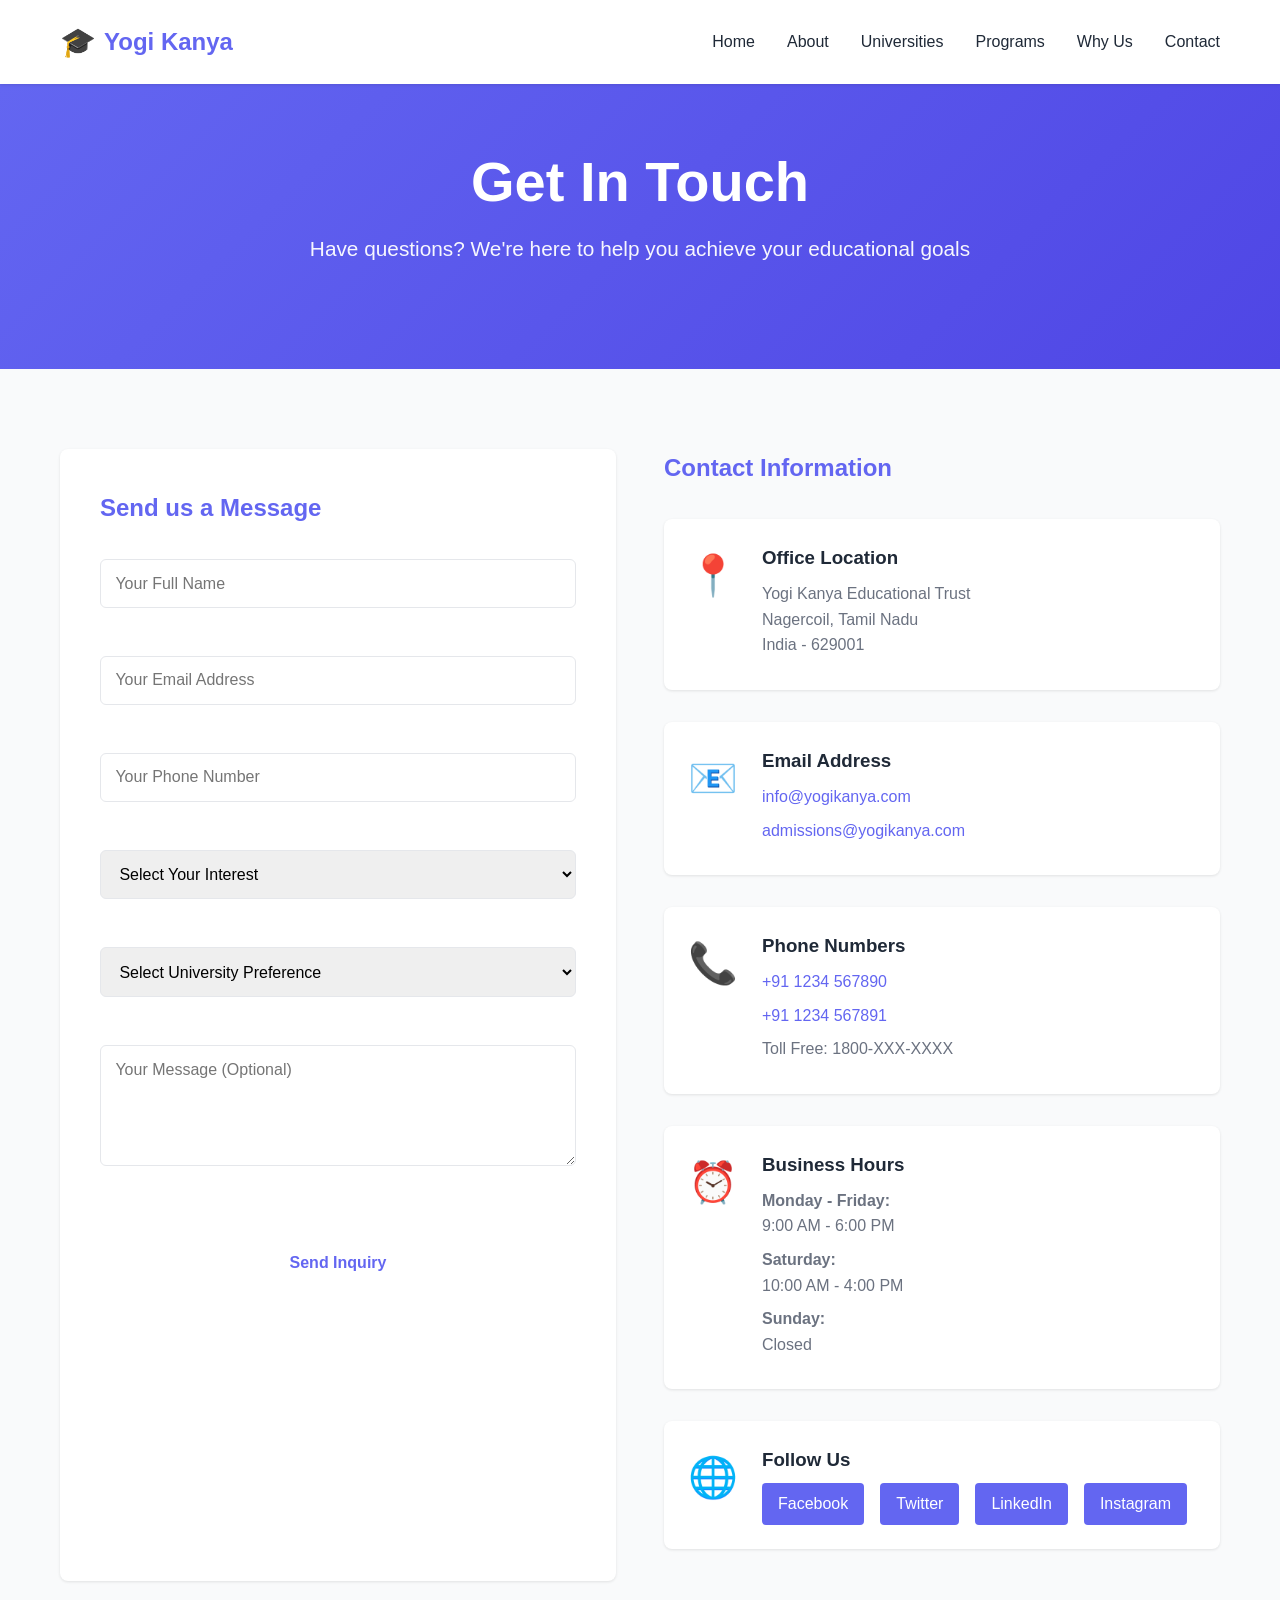
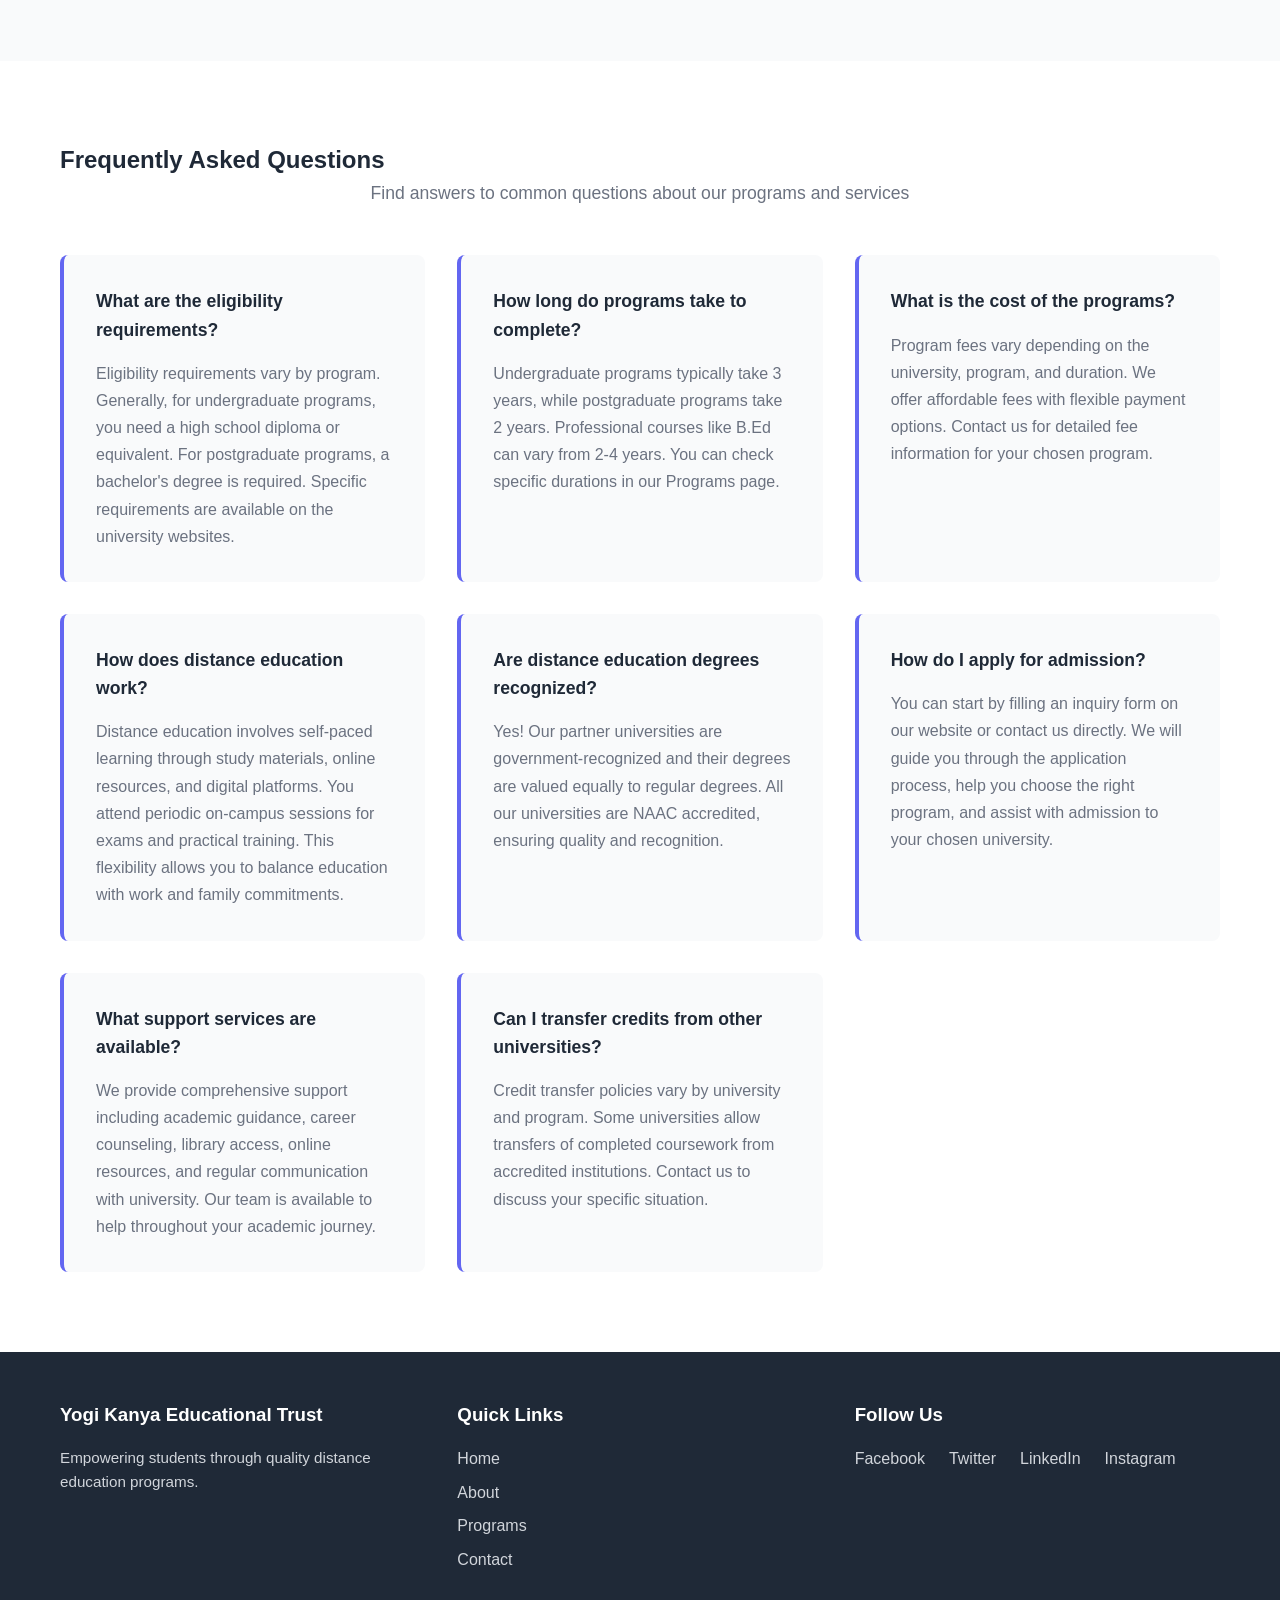
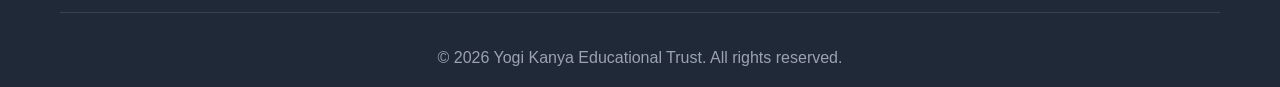
==== contact.html @ 1316a984 "Improve website with comprehensive educational pages - Redesign index.html with modern layout includ" ====
<!DOCTYPE html>
<html lang="en">
<head>
    <meta charset="UTF-8">
    <meta name="viewport" content="width=device-width, initial-scale=1.0">
    <title>Contact Us - Yogi Kanya Educational Trust</title>
    <link rel="stylesheet" href="style.css">
</head>
<body>
    <!-- Navbar -->
    <nav class="navbar">
        <div class="container">
            <div class="logo">
                <span class="logo-icon">🎓</span>
                <span>Yogi Kanya</span>
            </div>
            <ul class="nav-links">
                <li><a href="index.html">Home</a></li>
                <li><a href="about.html">About</a></li>
                <li><a href="universities.html">Universities</a></li>
                <li><a href="programs.html">Programs</a></li>
                <li><a href="index.html#why-choose">Why Us</a></li>
                <li><a href="contact.html">Contact</a></li>
            </ul>
            <div class="hamburger">
                <span></span>
                <span></span>
                <span></span>
            </div>
        </div>
    </nav>

    <!-- Hero Section -->
    <section class="hero" style="padding: 4rem 0;">
        <div class="hero-content">
            <div class="container">
                <h1>Get In Touch</h1>
                <p>Have questions? We're here to help you achieve your educational goals</p>
            </div>
        </div>
    </section>

    <!-- Contact Section -->
    <section class="contact-page">
        <div class="container">
            <div class="contact-grid">
                <div class="contact-form">
                    <h2>Send us a Message</h2>
                    <form onsubmit="handleSubmit(event)">
                        <div class="form-group">
                            <input type="text" placeholder="Your Full Name" required>
                        </div>
                        <div class="form-group">
                            <input type="email" placeholder="Your Email Address" required>
                        </div>
                        <div class="form-group">
                            <input type="tel" placeholder="Your Phone Number" required>
                        </div>
                        <div class="form-group">
                            <select required>
                                <option value="">Select Your Interest</option>
                                <option>Undergraduate Programs</option>
                                <option>Postgraduate Programs</option>
                                <option>Professional Courses</option>
                                <option>Library Science</option>
                                <option>General Inquiry</option>
                            </select>
                        </div>
                        <div class="form-group">
                            <select required>
                                <option value="">Select University Preference</option>
                                <option>Manonmaniam Sundaranar University</option>
                                <option>Tamil Nadu Open University</option>
                                <option>Alagappa University</option>
                                <option>Not sure yet</option>
                            </select>
                        </div>
                        <div class="form-group">
                            <textarea placeholder="Your Message (Optional)" rows="5"></textarea>
                        </div>
                        <button type="submit" class="btn btn-primary" style="width: 100%; margin-top: 1rem;">Send Inquiry</button>
                    </form>
                </div>

                <div class="contact-info-section">
                    <h2>Contact Information</h2>

                    <div class="info-block">
                        <div class="info-icon">📍</div>
                        <div>
                            <h3>Office Location</h3>
                            <p>Yogi Kanya Educational Trust<br>
                            Nagercoil, Tamil Nadu<br>
                            India - 629001</p>
                        </div>
                    </div>

                    <div class="info-block">
                        <div class="info-icon">📧</div>
                        <div>
                            <h3>Email Address</h3>
                            <p><a href="mailto:info@yogikanya.com">info@yogikanya.com</a></p>
                            <p><a href="mailto:admissions@yogikanya.com">admissions@yogikanya.com</a></p>
                        </div>
                    </div>

                    <div class="info-block">
                        <div class="info-icon">📞</div>
                        <div>
                            <h3>Phone Numbers</h3>
                            <p><a href="tel:+911234567890">+91 1234 567890</a></p>
                            <p><a href="tel:+911234567891">+91 1234 567891</a></p>
                            <p>Toll Free: 1800-XXX-XXXX</p>
                        </div>
                    </div>

                    <div class="info-block">
                        <div class="info-icon">⏰</div>
                        <div>
                            <h3>Business Hours</h3>
                            <p><strong>Monday - Friday:</strong><br>9:00 AM - 6:00 PM</p>
                            <p><strong>Saturday:</strong><br>10:00 AM - 4:00 PM</p>
                            <p><strong>Sunday:</strong><br>Closed</p>
                        </div>
                    </div>

                    <div class="info-block">
                        <div class="info-icon">🌐</div>
                        <div>
                            <h3>Follow Us</h3>
                            <div class="social-links-contact">
                                <a href="#">Facebook</a>
                                <a href="#">Twitter</a>
                                <a href="#">LinkedIn</a>
                                <a href="#">Instagram</a>
                            </div>
                        </div>
                    </div>
                </div>
            </div>
        </div>
    </section>

    <!-- FAQs Section -->
    <section class="faq-section">
        <div class="container">
            <h2>Frequently Asked Questions</h2>
            <p class="section-subtitle">Find answers to common questions about our programs and services</p>

            <div class="faq-grid">
                <div class="faq-item">
                    <h3>What are the eligibility requirements?</h3>
                    <p>Eligibility requirements vary by program. Generally, for undergraduate programs, you need a high school diploma or equivalent. For postgraduate programs, a bachelor's degree is required. Specific requirements are available on the university websites.</p>
                </div>

                <div class="faq-item">
                    <h3>How long do programs take to complete?</h3>
                    <p>Undergraduate programs typically take 3 years, while postgraduate programs take 2 years. Professional courses like B.Ed can vary from 2-4 years. You can check specific durations in our Programs page.</p>
                </div>

                <div class="faq-item">
                    <h3>What is the cost of the programs?</h3>
                    <p>Program fees vary depending on the university, program, and duration. We offer affordable fees with flexible payment options. Contact us for detailed fee information for your chosen program.</p>
                </div>

                <div class="faq-item">
                    <h3>How does distance education work?</h3>
                    <p>Distance education involves self-paced learning through study materials, online resources, and digital platforms. You attend periodic on-campus sessions for exams and practical training. This flexibility allows you to balance education with work and family commitments.</p>
                </div>

                <div class="faq-item">
                    <h3>Are distance education degrees recognized?</h3>
                    <p>Yes! Our partner universities are government-recognized and their degrees are valued equally to regular degrees. All our universities are NAAC accredited, ensuring quality and recognition.</p>
                </div>

                <div class="faq-item">
                    <h3>How do I apply for admission?</h3>
                    <p>You can start by filling an inquiry form on our website or contact us directly. We will guide you through the application process, help you choose the right program, and assist with admission to your chosen university.</p>
                </div>

                <div class="faq-item">
                    <h3>What support services are available?</h3>
                    <p>We provide comprehensive support including academic guidance, career counseling, library access, online resources, and regular communication with university. Our team is available to help throughout your academic journey.</p>
                </div>

                <div class="faq-item">
                    <h3>Can I transfer credits from other universities?</h3>
                    <p>Credit transfer policies vary by university and program. Some universities allow transfers of completed coursework from accredited institutions. Contact us to discuss your specific situation.</p>
                </div>
            </div>
        </div>
    </section>

    <!-- Footer -->
    <footer>
        <div class="container">
            <div class="footer-content">
                <div class="footer-section">
                    <h3>Yogi Kanya Educational Trust</h3>
                    <p>Empowering students through quality distance education programs.</p>
                </div>
                <div class="footer-section">
                    <h3>Quick Links</h3>
                    <ul>
                        <li><a href="index.html">Home</a></li>
                        <li><a href="about.html">About</a></li>
                        <li><a href="programs.html">Programs</a></li>
                        <li><a href="contact.html">Contact</a></li>
                    </ul>
                </div>
                <div class="footer-section">
                    <h3>Follow Us</h3>
                    <div class="social-links">
                        <a href="#">Facebook</a>
                        <a href="#">Twitter</a>
                        <a href="#">LinkedIn</a>
                        <a href="#">Instagram</a>
                    </div>
                </div>
            </div>
            <div class="footer-bottom">
                <p>&copy; 2026 Yogi Kanya Educational Trust. All rights reserved.</p>
            </div>
        </div>
    </footer>

    <script src="script.js"></script>
    <style>
        .contact-page {
            padding: 5rem 0;
            background-color: var(--light);
        }

        .contact-grid {
            display: grid;
            grid-template-columns: 1fr 1fr;
            gap: 3rem;
        }

        .contact-form {
            background-color: var(--white);
            padding: 2.5rem;
            border-radius: 8px;
            box-shadow: var(--shadow);
        }

        .contact-form h2 {
            color: var(--primary);
            margin-bottom: 2rem;
        }

        .form-group {
            margin-bottom: 1.5rem;
        }

        .contact-form input,
        .contact-form textarea,
        .contact-form select {
            width: 100%;
            padding: 0.9rem;
            border: 1px solid #e5e7eb;
            border-radius: 6px;
            font-family: inherit;
            font-size: 1rem;
            transition: border-color 0.3s ease;
        }

        .contact-form input:focus,
        .contact-form textarea:focus,
        .contact-form select:focus {
            outline: none;
            border-color: var(--primary);
            box-shadow: 0 0 0 3px rgba(99, 102, 241, 0.1);
        }

        .contact-form textarea {
            resize: vertical;
        }

        .contact-info-section h2 {
            color: var(--primary);
            margin-bottom: 2rem;
        }

        .info-block {
            display: flex;
            gap: 1.5rem;
            margin-bottom: 2rem;
            padding: 1.5rem;
            background-color: var(--white);
            border-radius: 8px;
            box-shadow: var(--shadow);
        }

        .info-icon {
            font-size: 2.5rem;
            flex-shrink: 0;
        }

        .info-block h3 {
            color: var(--dark);
            margin-bottom: 0.5rem;
        }

        .info-block p {
            color: var(--gray);
            margin-bottom: 0.5rem;
        }

        .info-block a {
            color: var(--primary);
            text-decoration: none;
            font-weight: 500;
        }

        .info-block a:hover {
            text-decoration: underline;
        }

        .social-links-contact {
            display: flex;
            gap: 1rem;
            flex-wrap: wrap;
        }

        .social-links-contact a {
            display: inline-block;
            padding: 0.5rem 1rem;
            background-color: var(--primary);
            color: var(--white);
            border-radius: 4px;
            text-decoration: none;
            transition: background-color 0.3s ease;
        }

        .social-links-contact a:hover {
            background-color: var(--primary-dark);
            text-decoration: none;
        }

        .faq-section {
            padding: 5rem 0;
        }

        .faq-grid {
            display: grid;
            grid-template-columns: repeat(auto-fit, minmax(300px, 1fr));
            gap: 2rem;
            margin-top: 2rem;
        }

        .faq-item {
            background-color: var(--light);
            padding: 2rem;
            border-radius: 8px;
            border-left: 4px solid var(--primary);
        }

        .faq-item h3 {
            color: var(--dark);
            margin-bottom: 1rem;
            font-size: 1.1rem;
        }

        .faq-item p {
            color: var(--gray);
            line-height: 1.7;
        }

        @media (max-width: 768px) {
            .contact-grid {
                grid-template-columns: 1fr;
            }

            .info-block {
                flex-direction: column;
            }

            .info-icon {
                font-size: 2rem;
            }

            .faq-grid {
                grid-template-columns: 1fr;
            }
        }
    </style>
</body>
</html>
---- style.css ----
* {
    margin: 0;
    padding: 0;
    box-sizing: border-box;
}

:root {
    --primary: #6366f1;
    --primary-dark: #4f46e5;
    --secondary: #10b981;
    --dark: #1f2937;
    --light: #f9fafb;
    --gray: #6b7280;
    --white: #ffffff;
    --shadow: 0 1px 3px rgba(0, 0, 0, 0.1);
    --shadow-lg: 0 10px 25px rgba(0, 0, 0, 0.1);
}

body {
    font-family: 'Segoe UI', Tahoma, Geneva, Verdana, sans-serif;
    color: var(--dark);
    line-height: 1.6;
    background-color: var(--white);
}

.container {
    max-width: 1200px;
    margin: 0 auto;
    padding: 0 20px;
}

/* Navbar */
.navbar {
    background-color: var(--white);
    color: var(--dark);
    padding: 1.2rem 0;
    position: sticky;
    top: 0;
    z-index: 100;
    box-shadow: var(--shadow);
}

.navbar .container {
    display: flex;
    justify-content: space-between;
    align-items: center;
}

.logo {
    font-size: 1.5rem;
    font-weight: bold;
    color: var(--primary);
    display: flex;
    align-items: center;
    gap: 0.5rem;
}

.logo-icon {
    font-size: 1.8rem;
}

.nav-links {
    display: flex;
    list-style: none;
    gap: 2rem;
}

.nav-links a {
    color: var(--dark);
    text-decoration: none;
    transition: color 0.3s ease;
    font-weight: 500;
}

.nav-links a:hover {
    color: var(--primary);
}

.hamburger {
    display: none;
    flex-direction: column;
    gap: 0.4rem;
}

.hamburger span {
    width: 25px;
    height: 3px;
    background-color: var(--dark);
    border-radius: 2px;
}

/* Hero Section */
.hero {
    background: linear-gradient(135deg, var(--primary), var(--primary-dark));
    color: var(--white);
    padding: 8rem 0;
    text-align: center;
}

.hero-content {
    position: relative;
}

.hero h1 {
    font-size: 3.5rem;
    margin-bottom: 1rem;
    font-weight: 800;
    line-height: 1.2;
}

.hero p {
    font-size: 1.3rem;
    margin-bottom: 2.5rem;
    opacity: 0.95;
}

.hero-buttons {
    display: flex;
    justify-content: center;
    gap: 1rem;
    flex-wrap: wrap;
}

.btn {
    padding: 1rem 2.5rem;
    border: none;
    border-radius: 8px;
    font-size: 1rem;
    font-weight: bold;
    cursor: pointer;
    transition: all 0.3s ease;
}

.btn-primary {
    background-color: var(--white);
    color: var(--primary);
}

.btn-primary:hover {
    transform: translateY(-2px);
    box-shadow: var(--shadow-lg);
}

.btn-secondary {
    background-color: transparent;
    color: var(--white);
    border: 2px solid var(--white);
}

.btn-secondary:hover {
    background-color: var(--white);
    color: var(--primary);
}

.btn-small {
    padding: 0.6rem 1.5rem;
    font-size: 0.9rem;
    background-color: var(--primary);
    color: var(--white);
    border: none;
    border-radius: 6px;
    cursor: pointer;
    transition: all 0.3s ease;
}

.btn-small:hover {
    background-color: var(--primary-dark);
    transform: translateY(-2px);
}

/* About Section */
.about {
    padding: 5rem 0;
    background-color: var(--light);
}

.about-grid {
    display: grid;
    grid-template-columns: 1fr 1fr;
    gap: 3rem;
    align-items: center;
}

.about-content h2 {
    font-size: 2.8rem;
    margin-bottom: 1.5rem;
    color: var(--dark);
}

.about-content p {
    font-size: 1.1rem;
    color: var(--gray);
    margin-bottom: 2rem;
}

.stats {
    display: grid;
    grid-template-columns: repeat(3, 1fr);
    gap: 2rem;
    margin-top: 2rem;
}

.stat {
    text-align: center;
}

.stat h3 {
    font-size: 2.5rem;
    color: var(--primary);
    font-weight: 800;
}

.stat p {
    color: var(--gray);
    margin-top: 0.5rem;
}

.about-features {
    display: grid;
    grid-template-columns: 1fr;
    gap: 1.5rem;
}

.feature-item {
    background-color: var(--white);
    padding: 1.5rem;
    border-radius: 8px;
    box-shadow: var(--shadow);
    transition: all 0.3s ease;
}

.feature-item:hover {
    transform: translateY(-5px);
    box-shadow: var(--shadow-lg);
}

.feature-icon {
    font-size: 2.5rem;
    margin-bottom: 0.5rem;
}

.feature-item h3 {
    font-size: 1.2rem;
    margin-bottom: 0.5rem;
    color: var(--dark);
}

.feature-item p {
    color: var(--gray);
    font-size: 0.95rem;
}

/* Universities Section */
.universities {
    padding: 5rem 0;
}

.universities h2,
.programs h2,
.why-choose h2,
.contact h2 {
    font-size: 2.8rem;
    text-align: center;
    margin-bottom: 1rem;
    color: var(--dark);
}

.section-subtitle {
    text-align: center;
    color: var(--gray);
    font-size: 1.1rem;
    margin-bottom: 3rem;
    max-width: 600px;
    margin-left: auto;
    margin-right: auto;
}

.universities-grid {
    display: grid;
    grid-template-columns: repeat(auto-fit, minmax(300px, 1fr));
    gap: 2rem;
}

.university-card {
    background-color: var(--white);
    border: 2px solid var(--light);
    border-radius: 8px;
    padding: 2rem;
    transition: all 0.3s ease;
}

.university-card:hover {
    border-color: var(--primary);
    box-shadow: var(--shadow-lg);
    transform: translateY(-5px);
}

.university-header {
    padding-bottom: 1.5rem;
    border-bottom: 2px solid var(--primary);
    margin-bottom: 1.5rem;
}

.university-card h3 {
    color: var(--primary);
    font-size: 1.3rem;
}

.university-card p {
    color: var(--gray);
    margin-bottom: 1.5rem;
}

.program-list {
    list-style: none;
}

.program-list li {
    color: var(--dark);
    margin-bottom: 0.8rem;
    font-weight: 500;
}

/* Programs Section */
.programs {
    padding: 5rem 0;
    background-color: var(--light);
}

.programs-grid {
    display: grid;
    grid-template-columns: repeat(auto-fit, minmax(280px, 1fr));
    gap: 2rem;
}

.program-card {
    background-color: var(--white);
    border-radius: 8px;
    padding: 2rem;
    text-align: center;
    box-shadow: var(--shadow);
    transition: all 0.3s ease;
}

.program-card:hover {
    transform: translateY(-8px);
    box-shadow: var(--shadow-lg);
}

.program-icon {
    font-size: 3rem;
    margin-bottom: 1rem;
}

.program-card h3 {
    font-size: 1.4rem;
    color: var(--dark);
    margin-bottom: 1rem;
}

.program-card p {
    color: var(--gray);
    margin-bottom: 1.5rem;
    font-size: 0.95rem;
}

.program-card ul {
    list-style: none;
    text-align: left;
    margin-bottom: 1.5rem;
}

.program-card li {
    color: var(--dark);
    margin-bottom: 0.5rem;
    font-size: 0.95rem;
}

/* Why Choose Section */
.why-choose {
    padding: 5rem 0;
}

.reasons-grid {
    display: grid;
    grid-template-columns: repeat(auto-fit, minmax(280px, 1fr));
    gap: 2rem;
}

.reason-card {
    background: linear-gradient(135deg, var(--primary), var(--primary-dark));
    color: var(--white);
    padding: 2rem;
    border-radius: 8px;
    position: relative;
    overflow: hidden;
    transition: all 0.3s ease;
}

.reason-card:hover {
    transform: translateY(-5px);
    box-shadow: var(--shadow-lg);
}

.reason-number {
    font-size: 3rem;
    font-weight: 800;
    opacity: 0.1;
    position: absolute;
    top: 10px;
    right: 10px;
}

.reason-card h3 {
    font-size: 1.3rem;
    margin-bottom: 1rem;
    position: relative;
    z-index: 1;
}

.reason-card p {
    font-size: 0.95rem;
    opacity: 0.95;
    position: relative;
    z-index: 1;
}

/* Contact Section */
.contact {
    padding: 5rem 0;
    background-color: var(--light);
}

.contact-grid {
    display: grid;
    grid-template-columns: 1fr 1fr;
    gap: 3rem;
}

.contact-form {
    background-color: var(--white);
    padding: 2rem;
    border-radius: 8px;
    box-shadow: var(--shadow);
}

.contact-form form {
    display: flex;
    flex-direction: column;
    gap: 1.5rem;
}

.contact-form input,
.contact-form textarea,
.contact-form select {
    padding: 0.8rem;
    border: 1px solid #e5e7eb;
    border-radius: 6px;
    font-family: inherit;
    font-size: 1rem;
}

.contact-form input:focus,
.contact-form textarea:focus,
.contact-form select:focus {
    outline: none;
    border-color: var(--primary);
    box-shadow: 0 0 0 3px rgba(99, 102, 241, 0.1);
}

.contact-form textarea {
    resize: vertical;
}

.contact-info {
    display: flex;
    flex-direction: column;
    gap: 2rem;
}

.info-item {
    display: flex;
    gap: 1.5rem;
}

.info-icon {
    font-size: 2rem;
}

.info-item h3 {
    font-size: 1.1rem;
    color: var(--dark);
    margin-bottom: 0.5rem;
}

.info-item p {
    color: var(--gray);
    font-size: 0.95rem;
}

/* Footer */
footer {
    background-color: var(--dark);
    color: var(--white);
    padding: 3rem 0 1rem;
}

.footer-content {
    display: grid;
    grid-template-columns: repeat(auto-fit, minmax(250px, 1fr));
    gap: 2rem;
    margin-bottom: 2rem;
}

.footer-section h3 {
    margin-bottom: 1rem;
}

.footer-section p {
    color: #d1d5db;
    font-size: 0.95rem;
}

.footer-section ul {
    list-style: none;
}

.footer-section a {
    color: #d1d5db;
    text-decoration: none;
    transition: color 0.3s ease;
    display: block;
    margin-bottom: 0.5rem;
}

.footer-section a:hover {
    color: var(--primary);
}

.social-links {
    display: flex;
    gap: 1.5rem;
}

.footer-bottom {
    text-align: center;
    padding-top: 2rem;
    border-top: 1px solid #374151;
    color: #9ca3af;
}

/* Responsive Design */
@media (max-width: 768px) {
    .nav-links {
        display: none;
    }

    .hamburger {
        display: flex;
    }

    .hero h1 {
        font-size: 2rem;
    }

    .hero p {
        font-size: 1.1rem;
    }

    .hero {
        padding: 4rem 0;
    }

    .hero-buttons {
        flex-direction: column;
    }

    .btn {
        width: 100%;
    }

    .about-grid,
    .contact-grid {
        grid-template-columns: 1fr;
    }

    .stats {
        grid-template-columns: 1fr;
    }

    .universities-grid,
    .programs-grid,
    .reasons-grid {
        grid-template-columns: 1fr;
    }

    h2 {
        font-size: 2rem !important;
    }

    .section-subtitle {
        font-size: 1rem;
    }
}
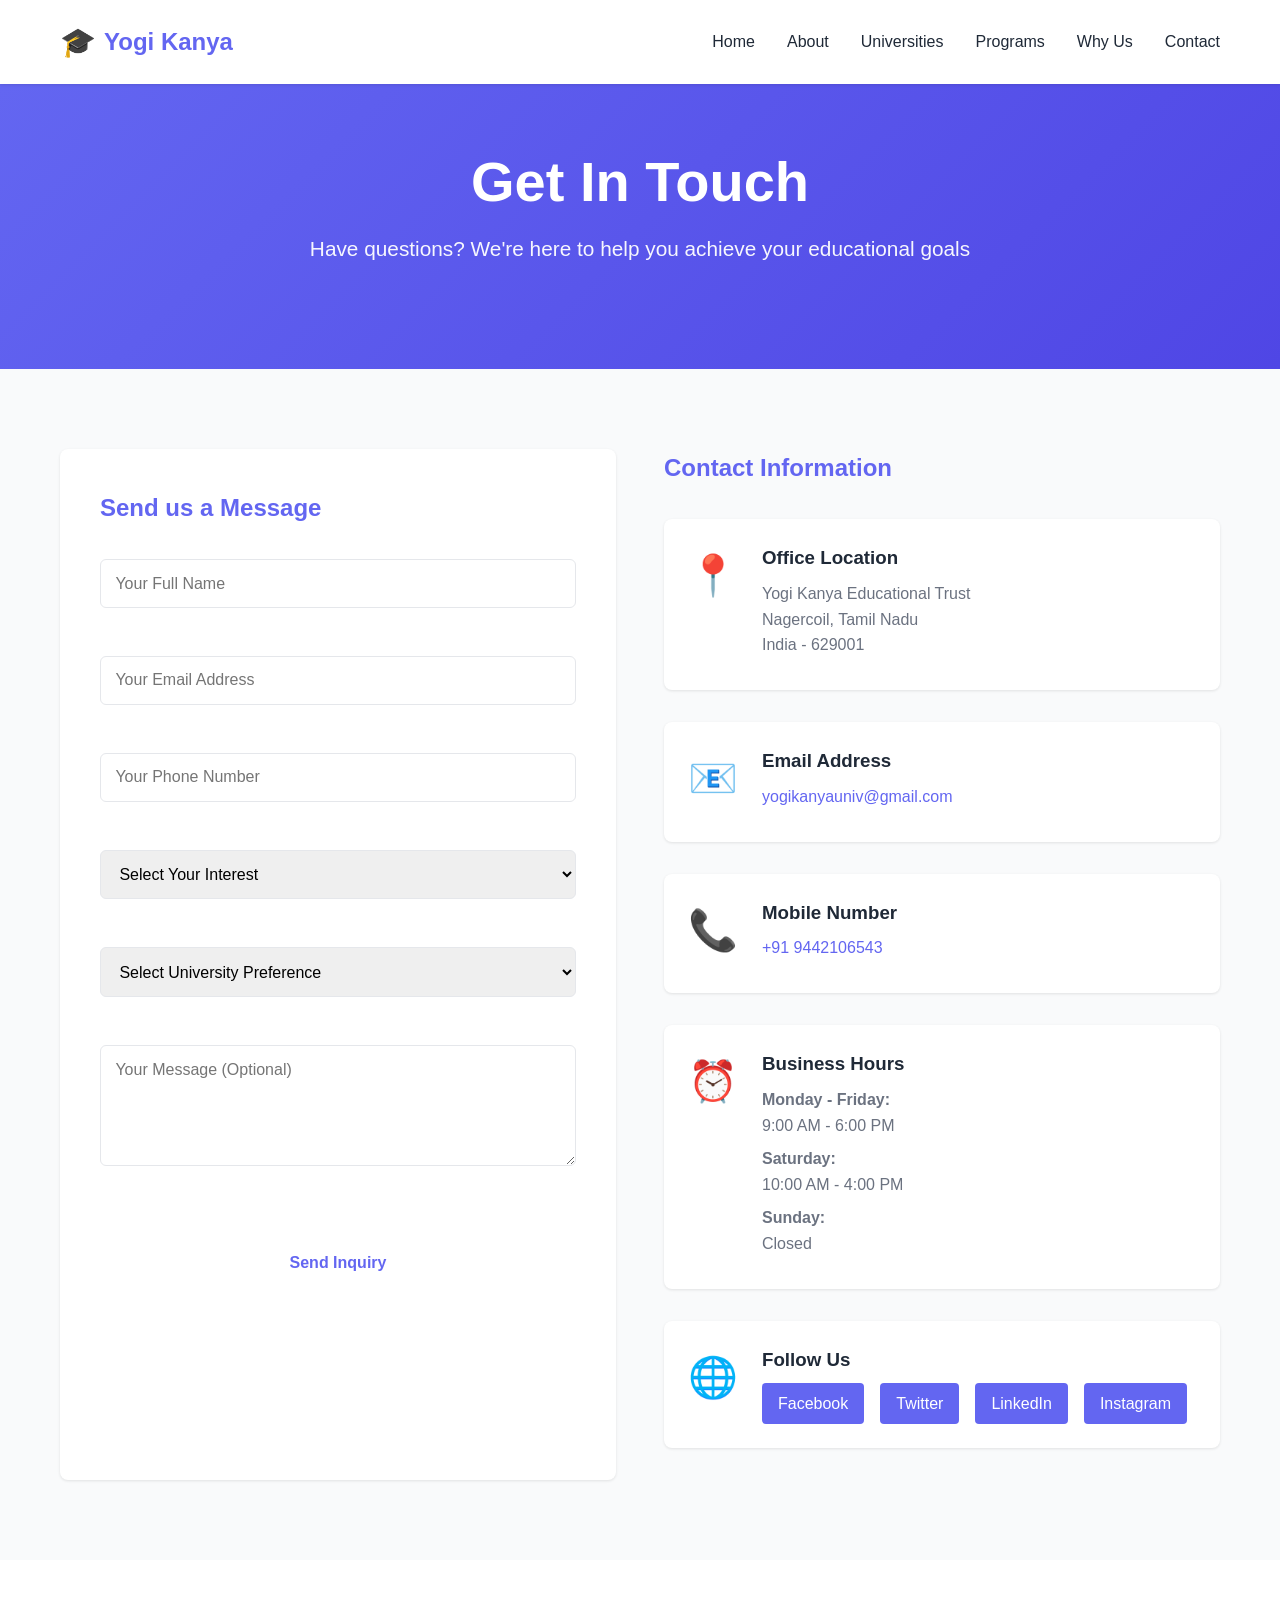
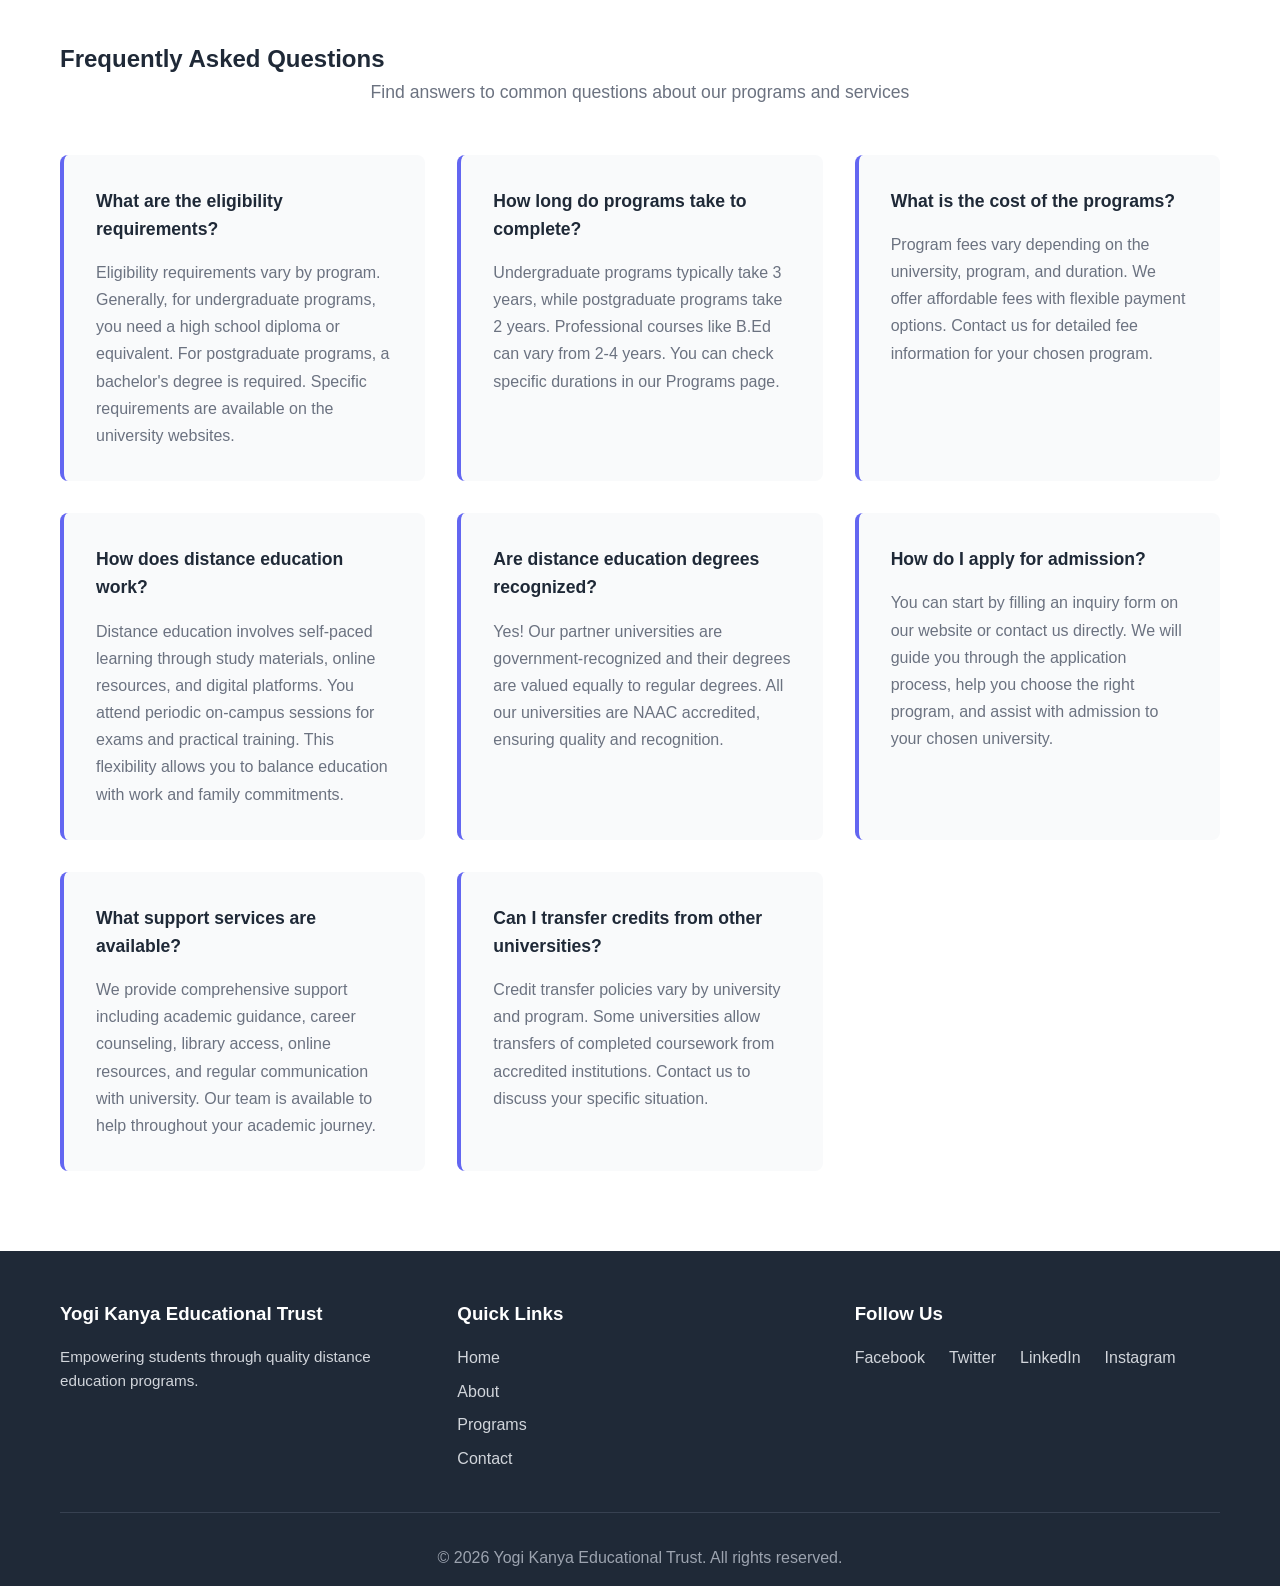
==== commit 1b8de1b6: "Update contact details with actual information - Update email to: yogikanyauniv@gmail.com - Update p" ====
--- a/contact.html
+++ b/contact.html
@@ -99,18 +99,15 @@
                         <div class="info-icon">📧</div>
                         <div>
                             <h3>Email Address</h3>
-                            <p><a href="mailto:info@yogikanya.com">info@yogikanya.com</a></p>
-                            <p><a href="mailto:admissions@yogikanya.com">admissions@yogikanya.com</a></p>
+                            <p><a href="mailto:yogikanyauniv@gmail.com">yogikanyauniv@gmail.com</a></p>
                         </div>
                     </div>
 
                     <div class="info-block">
                         <div class="info-icon">📞</div>
                         <div>
-                            <h3>Phone Numbers</h3>
-                            <p><a href="tel:+911234567890">+91 1234 567890</a></p>
-                            <p><a href="tel:+911234567891">+91 1234 567891</a></p>
-                            <p>Toll Free: 1800-XXX-XXXX</p>
+                            <h3>Mobile Number</h3>
+                            <p><a href="tel:+919442106543">+91 9442106543</a></p>
                         </div>
                     </div>
 
--- a/style.css
+++ b/style.css
@@ -549,6 +549,248 @@
     color: #9ca3af;
 }
 
+/* Quick Contact Info Bar */
+.contact-info-bar {
+    background: linear-gradient(135deg, var(--primary), var(--primary-dark));
+    color: var(--white);
+    padding: 2.5rem 0;
+}
+
+.contact-info-grid {
+    display: grid;
+    grid-template-columns: repeat(auto-fit, minmax(200px, 1fr));
+    gap: 2rem;
+}
+
+.contact-info-item {
+    display: flex;
+    align-items: center;
+    gap: 1.5rem;
+}
+
+.contact-icon {
+    font-size: 2rem;
+    flex-shrink: 0;
+}
+
+.contact-details {
+    display: flex;
+    flex-direction: column;
+}
+
+.contact-label {
+    font-size: 0.85rem;
+    font-weight: 600;
+    text-transform: uppercase;
+    opacity: 0.8;
+    margin-bottom: 0.25rem;
+}
+
+.contact-info-item a {
+    color: var(--white);
+    text-decoration: none;
+    font-weight: 600;
+    transition: opacity 0.3s ease;
+}
+
+.contact-info-item a:hover {
+    opacity: 0.8;
+    text-decoration: underline;
+}
+
+.contact-info-item span {
+    color: var(--white);
+    font-size: 0.95rem;
+    font-weight: 500;
+}
+
+.info-item a {
+    color: var(--primary);
+    text-decoration: none;
+    font-weight: 600;
+    transition: color 0.3s ease;
+}
+
+.info-item a:hover {
+    color: var(--primary-dark);
+    text-decoration: underline;
+}
+
+/* Consulting Services Section */
+.consulting {
+    padding: 5rem 0;
+    background-color: var(--light);
+}
+
+.consulting h2 {
+    font-size: 2.8rem;
+    text-align: center;
+    margin-bottom: 1rem;
+    color: var(--dark);
+}
+
+.consulting-grid {
+    display: grid;
+    grid-template-columns: repeat(auto-fit, minmax(280px, 1fr));
+    gap: 2rem;
+    margin-bottom: 3rem;
+}
+
+.consulting-card {
+    background-color: var(--white);
+    padding: 2rem;
+    border-radius: 8px;
+    box-shadow: var(--shadow);
+    transition: all 0.3s ease;
+    border-left: 4px solid var(--primary);
+}
+
+.consulting-card:hover {
+    transform: translateY(-8px);
+    box-shadow: var(--shadow-lg);
+}
+
+.consulting-icon {
+    font-size: 3rem;
+    margin-bottom: 1rem;
+}
+
+.consulting-card h3 {
+    color: var(--primary);
+    font-size: 1.3rem;
+    margin-bottom: 1rem;
+}
+
+.consulting-card p {
+    color: var(--gray);
+    margin-bottom: 1.5rem;
+    font-size: 0.95rem;
+}
+
+.consulting-card ul {
+    list-style: none;
+}
+
+.consulting-card li {
+    color: var(--dark);
+    margin-bottom: 0.5rem;
+    font-size: 0.95rem;
+    padding-left: 1.5rem;
+    position: relative;
+}
+
+.consulting-card li:before {
+    content: "✓";
+    position: absolute;
+    left: 0;
+    color: var(--secondary);
+    font-weight: bold;
+}
+
+.consulting-cta {
+    text-align: center;
+    background: linear-gradient(135deg, var(--primary), var(--primary-dark));
+    color: var(--white);
+    padding: 3rem;
+    border-radius: 8px;
+}
+
+.consulting-cta h3 {
+    font-size: 1.8rem;
+    margin-bottom: 1rem;
+}
+
+.consulting-cta p {
+    font-size: 1.05rem;
+    margin-bottom: 1.5rem;
+    opacity: 0.95;
+}
+
+/* Announcements Section */
+.announcements {
+    padding: 5rem 0;
+}
+
+.announcements h2 {
+    font-size: 2.8rem;
+    text-align: center;
+    margin-bottom: 1rem;
+    color: var(--dark);
+}
+
+.announcements-grid {
+    display: grid;
+    grid-template-columns: repeat(auto-fit, minmax(300px, 1fr));
+    gap: 2rem;
+    margin-top: 2rem;
+}
+
+.announcement-card {
+    background-color: var(--white);
+    border-radius: 8px;
+    overflow: hidden;
+    box-shadow: var(--shadow);
+    transition: all 0.3s ease;
+    display: flex;
+}
+
+.announcement-card:hover {
+    box-shadow: var(--shadow-lg);
+    transform: translateY(-5px);
+}
+
+.announcement-date {
+    background: linear-gradient(135deg, var(--primary), var(--primary-dark));
+    color: var(--white);
+    padding: 1.5rem;
+    text-align: center;
+    min-width: 100px;
+    display: flex;
+    flex-direction: column;
+    justify-content: center;
+    align-items: center;
+}
+
+.announcement-date .month {
+    font-size: 0.9rem;
+    font-weight: bold;
+    opacity: 0.8;
+}
+
+.announcement-date .day {
+    font-size: 2rem;
+    font-weight: 800;
+}
+
+.announcement-content {
+    padding: 1.5rem;
+    flex: 1;
+}
+
+.announcement-card h3 {
+    color: var(--dark);
+    font-size: 1.2rem;
+    margin-bottom: 0.5rem;
+}
+
+.announcement-content p {
+    color: var(--gray);
+    font-size: 0.95rem;
+    margin-bottom: 1rem;
+    line-height: 1.6;
+}
+
+.announcement-link {
+    color: var(--primary);
+    text-decoration: none;
+    font-weight: 600;
+    transition: color 0.3s ease;
+}
+
+.announcement-link:hover {
+    color: var(--primary-dark);
+}
+
 /* Responsive Design */
 @media (max-width: 768px) {
     .nav-links {
@@ -590,8 +832,21 @@
 
     .universities-grid,
     .programs-grid,
-    .reasons-grid {
+    .reasons-grid,
+    .consulting-grid,
+    .announcements-grid {
         grid-template-columns: 1fr;
+    }
+
+    .announcement-card {
+        flex-direction: column;
+    }
+
+    .announcement-date {
+        flex-direction: row;
+        justify-content: space-around;
+        min-width: auto;
+        padding: 1rem;
     }
 
     h2 {
@@ -601,4 +856,34 @@
     .section-subtitle {
         font-size: 1rem;
     }
-}
+
+    .consulting-cta {
+        padding: 2rem 1rem;
+    }
+
+    .nav-links {
+        gap: 1rem;
+        font-size: 0.9rem;
+    }
+
+    .contact-info-grid {
+        grid-template-columns: 1fr;
+        gap: 1.5rem;
+    }
+
+    .contact-info-item {
+        gap: 1rem;
+    }
+
+    .contact-icon {
+        font-size: 1.5rem;
+    }
+
+    .contact-label {
+        font-size: 0.75rem;
+    }
+
+    .contact-info-item span {
+        font-size: 0.9rem;
+    }
+}
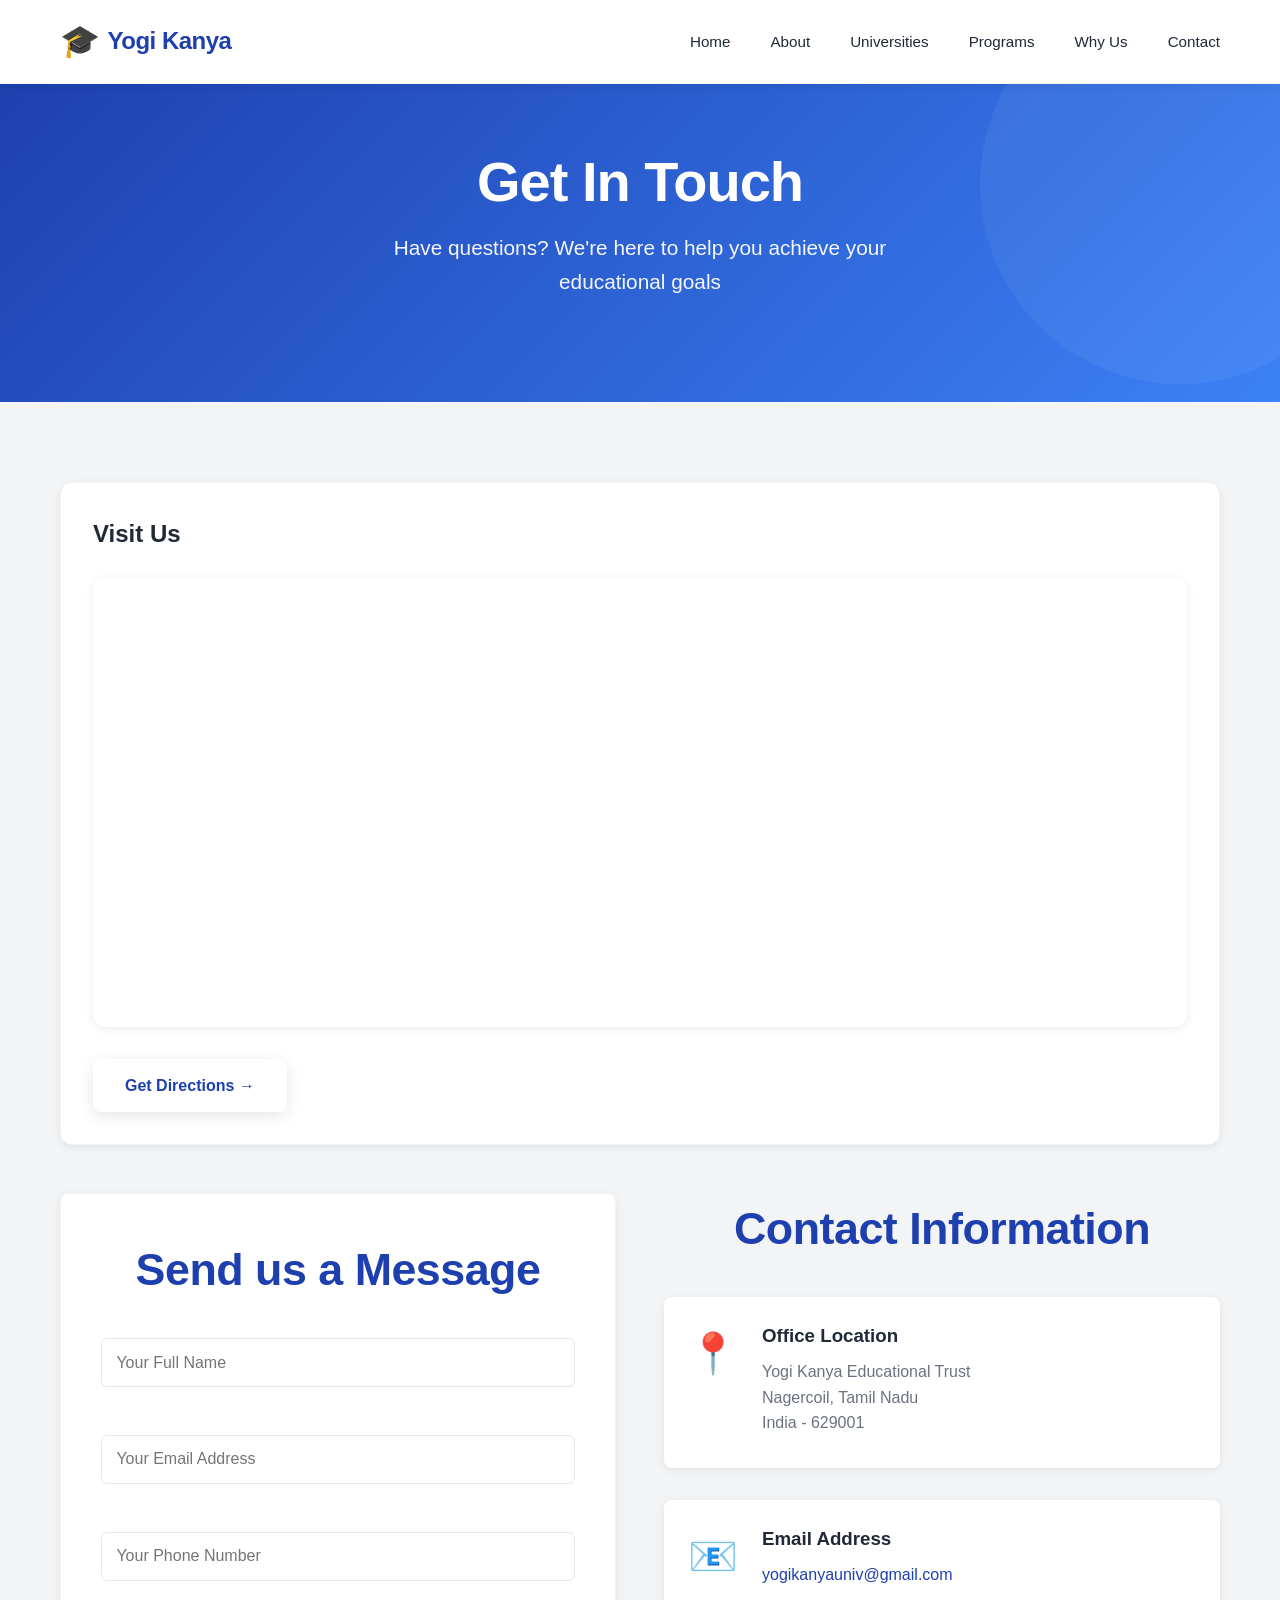
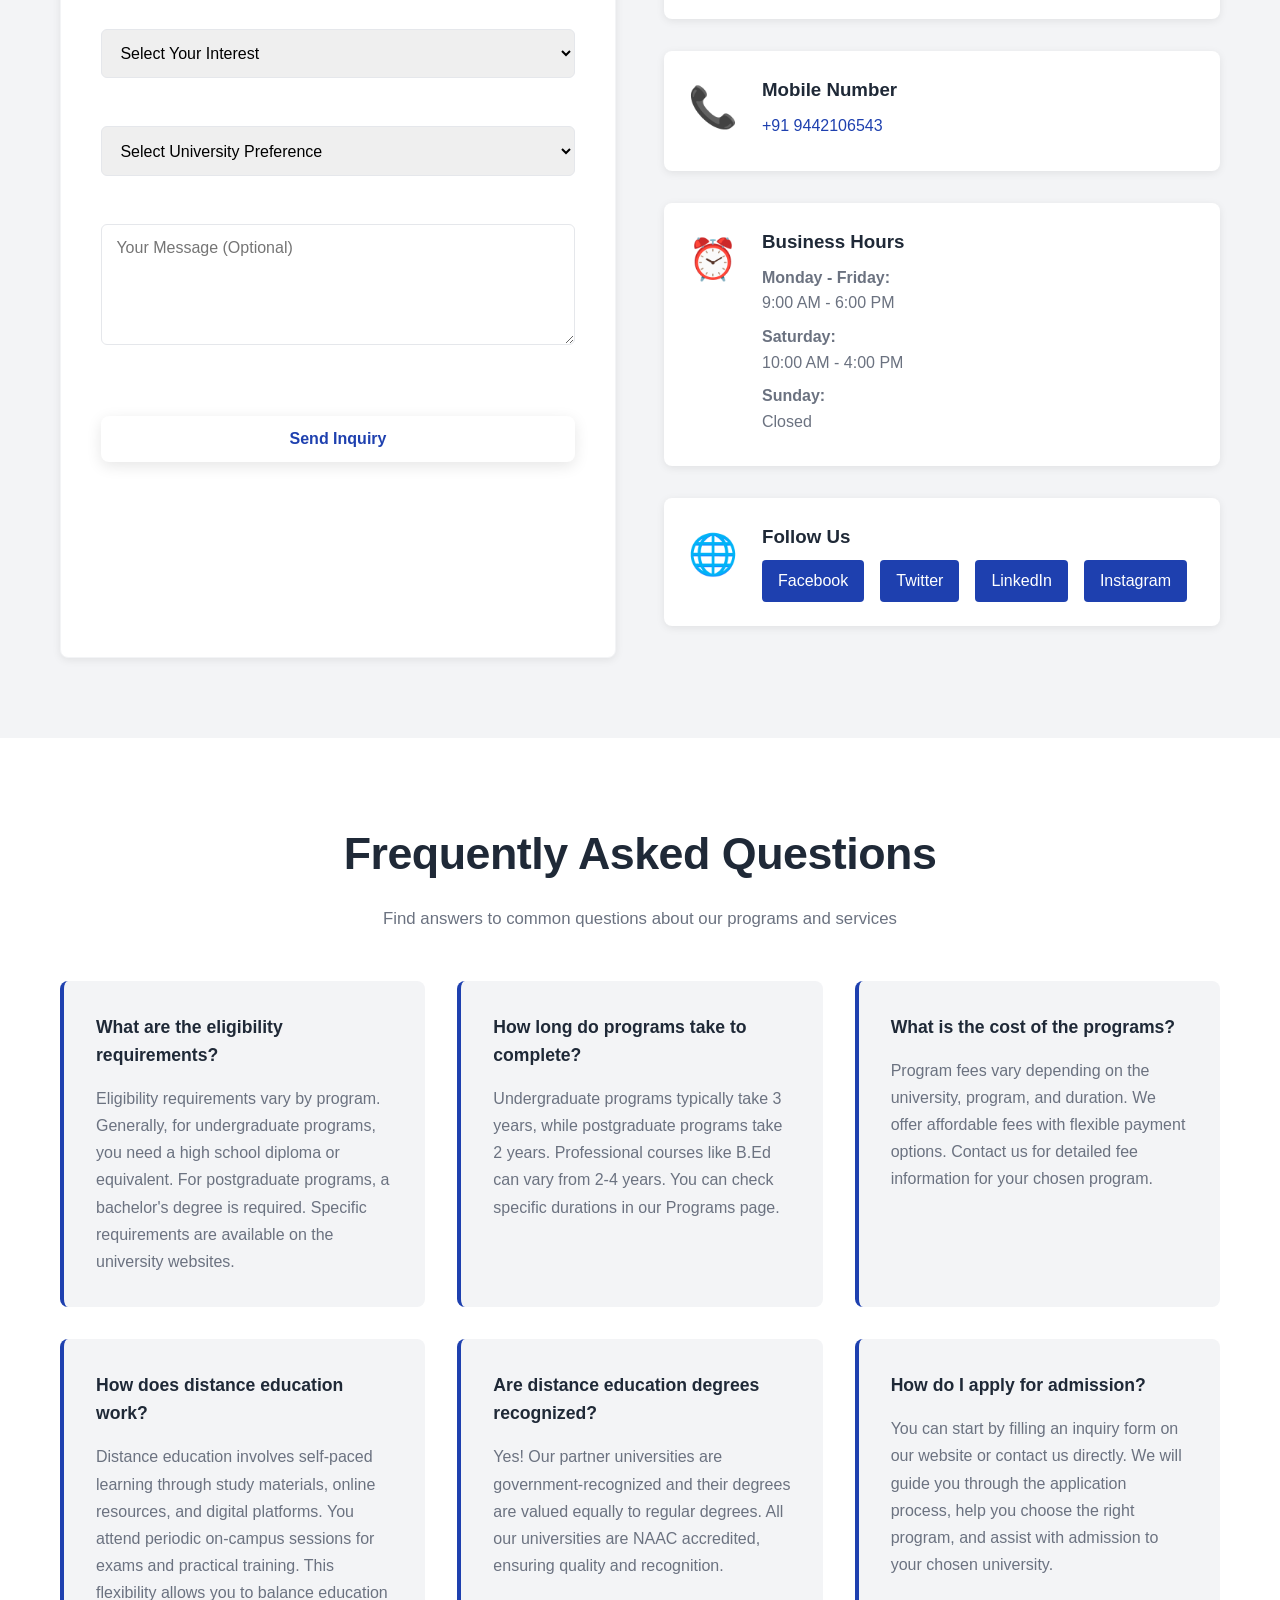
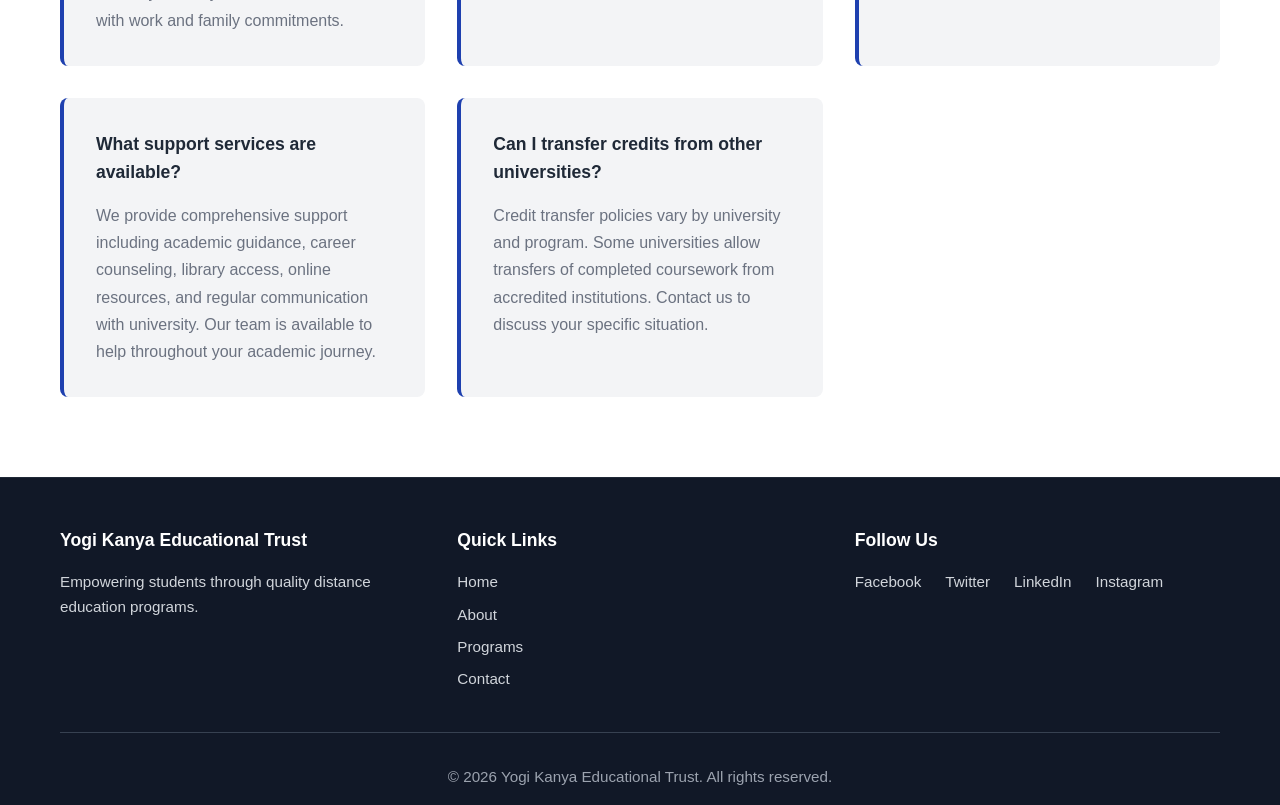
==== commit 0f65c3f9: "Add Google Maps location to contact page - Add embedded Google Map showing office location - Add 'Ge" ====
--- a/contact.html
+++ b/contact.html
@@ -43,6 +43,13 @@
     <!-- Contact Section -->
     <section class="contact-page">
         <div class="container">
+            <!-- Map Section -->
+            <div class="map-section">
+                <h3>Visit Us</h3>
+                <iframe src="https://www.google.com/maps/embed?pb=!1m18!1m12!1m3!1d3944.3088370250316!2d77.53844!3d8.19046!2m3!1f0!2f0!3f0!3m2!1i1024!2i768!4f13.1!3m3!1m2!1s0x3b04f9c3c3c3c3c3%3A0x0!2sYogi%20Kanya%20Educational%20Trust!5e0!3m2!1sen!2sin!4v1702000000000" width="100%" height="450" style="border:0; border-radius: 12px;" allowfullscreen="" loading="lazy" referrerpolicy="no-referrer-when-downgrade"></iframe>
+                <a href="https://maps.app.goo.gl/sZbMaWdYcaKsGbeJ6" target="_blank" class="btn btn-primary" style="margin-top: 1.5rem; display: inline-block;">Get Directions →</a>
+            </div>
+
             <div class="contact-grid">
                 <div class="contact-form">
                     <h2>Send us a Message</h2>
--- a/style.css
+++ b/style.css
@@ -5,22 +5,35 @@
 }
 
 :root {
-    --primary: #6366f1;
-    --primary-dark: #4f46e5;
-    --secondary: #10b981;
+    --primary: #1e40af;
+    --primary-light: #3b82f6;
+    --primary-dark: #1e3a8a;
+    --secondary: #059669;
+    --accent: #f59e0b;
     --dark: #1f2937;
-    --light: #f9fafb;
+    --dark-bg: #111827;
+    --light: #f3f4f6;
+    --lighter: #f9fafb;
     --gray: #6b7280;
+    --gray-light: #9ca3af;
     --white: #ffffff;
-    --shadow: 0 1px 3px rgba(0, 0, 0, 0.1);
-    --shadow-lg: 0 10px 25px rgba(0, 0, 0, 0.1);
+    --success: #10b981;
+    --shadow: 0 2px 8px rgba(0, 0, 0, 0.08);
+    --shadow-md: 0 4px 12px rgba(0, 0, 0, 0.1);
+    --shadow-lg: 0 10px 30px rgba(0, 0, 0, 0.12);
+    --transition: all 0.3s cubic-bezier(0.4, 0, 0.2, 1);
+}
+
+html {
+    scroll-behavior: smooth;
 }
 
 body {
-    font-family: 'Segoe UI', Tahoma, Geneva, Verdana, sans-serif;
+    font-family: -apple-system, BlinkMacSystemFont, 'Segoe UI', Roboto, 'Helvetica Neue', Arial, sans-serif;
     color: var(--dark);
     line-height: 1.6;
     background-color: var(--white);
+    font-size: 16px;
 }
 
 .container {
@@ -33,11 +46,12 @@
 .navbar {
     background-color: var(--white);
     color: var(--dark);
-    padding: 1.2rem 0;
+    padding: 1rem 0;
     position: sticky;
     top: 0;
     z-index: 100;
     box-shadow: var(--shadow);
+    border-bottom: 1px solid var(--light);
 }
 
 .navbar .container {
@@ -48,38 +62,57 @@
 
 .logo {
     font-size: 1.5rem;
-    font-weight: bold;
+    font-weight: 700;
     color: var(--primary);
     display: flex;
     align-items: center;
     gap: 0.5rem;
+    letter-spacing: -0.5px;
 }
 
 .logo-icon {
-    font-size: 1.8rem;
+    font-size: 2rem;
 }
 
 .nav-links {
     display: flex;
     list-style: none;
-    gap: 2rem;
+    gap: 2.5rem;
 }
 
 .nav-links a {
     color: var(--dark);
     text-decoration: none;
-    transition: color 0.3s ease;
+    transition: var(--transition);
     font-weight: 500;
+    font-size: 0.95rem;
+    position: relative;
 }
 
 .nav-links a:hover {
     color: var(--primary);
+}
+
+.nav-links a::after {
+    content: '';
+    position: absolute;
+    bottom: -5px;
+    left: 0;
+    width: 0;
+    height: 2px;
+    background-color: var(--primary);
+    transition: var(--transition);
+}
+
+.nav-links a:hover::after {
+    width: 100%;
 }
 
 .hamburger {
     display: none;
     flex-direction: column;
-    gap: 0.4rem;
+    gap: 0.5rem;
+    cursor: pointer;
 }
 
 .hamburger span {
@@ -87,58 +120,82 @@
     height: 3px;
     background-color: var(--dark);
     border-radius: 2px;
+    transition: var(--transition);
 }
 
 /* Hero Section */
 .hero {
-    background: linear-gradient(135deg, var(--primary), var(--primary-dark));
+    background: linear-gradient(135deg, var(--primary) 0%, var(--primary-light) 100%);
     color: var(--white);
-    padding: 8rem 0;
+    padding: 6rem 0;
     text-align: center;
+    position: relative;
+    overflow: hidden;
+}
+
+.hero::before {
+    content: '';
+    position: absolute;
+    top: 0;
+    right: 0;
+    width: 400px;
+    height: 400px;
+    background: rgba(255, 255, 255, 0.05);
+    border-radius: 50%;
+    transform: translate(100px, -100px);
 }
 
 .hero-content {
     position: relative;
+    z-index: 1;
 }
 
 .hero h1 {
-    font-size: 3.5rem;
+    font-size: clamp(2rem, 5vw, 3.5rem);
     margin-bottom: 1rem;
     font-weight: 800;
     line-height: 1.2;
+    letter-spacing: -1px;
 }
 
 .hero p {
-    font-size: 1.3rem;
+    font-size: clamp(1rem, 2vw, 1.3rem);
     margin-bottom: 2.5rem;
     opacity: 0.95;
+    max-width: 600px;
+    margin-left: auto;
+    margin-right: auto;
 }
 
 .hero-buttons {
     display: flex;
     justify-content: center;
-    gap: 1rem;
+    gap: 1.5rem;
     flex-wrap: wrap;
 }
 
+/* Buttons */
 .btn {
-    padding: 1rem 2.5rem;
+    padding: 0.875rem 2rem;
     border: none;
     border-radius: 8px;
     font-size: 1rem;
-    font-weight: bold;
+    font-weight: 600;
     cursor: pointer;
-    transition: all 0.3s ease;
+    transition: var(--transition);
+    text-decoration: none;
+    display: inline-block;
 }
 
 .btn-primary {
     background-color: var(--white);
     color: var(--primary);
+    box-shadow: 0 4px 15px rgba(0, 0, 0, 0.1);
 }
 
 .btn-primary:hover {
-    transform: translateY(-2px);
-    box-shadow: var(--shadow-lg);
+    transform: translateY(-3px);
+    box-shadow: 0 8px 25px rgba(0, 0, 0, 0.15);
 }
 
 .btn-secondary {
@@ -159,8 +216,6 @@
     color: var(--white);
     border: none;
     border-radius: 6px;
-    cursor: pointer;
-    transition: all 0.3s ease;
 }
 
 .btn-small:hover {
@@ -168,12 +223,95 @@
     transform: translateY(-2px);
 }
 
+/* Contact Info Bar */
+.contact-info-bar {
+    background: linear-gradient(135deg, var(--dark-bg) 0%, var(--dark) 100%);
+    color: var(--white);
+    padding: 2.5rem 0;
+}
+
+.contact-info-grid {
+    display: grid;
+    grid-template-columns: repeat(auto-fit, minmax(200px, 1fr));
+    gap: 2rem;
+}
+
+.contact-info-item {
+    display: flex;
+    align-items: center;
+    gap: 1.5rem;
+}
+
+.contact-icon {
+    font-size: 2.5rem;
+    flex-shrink: 0;
+}
+
+.contact-details {
+    display: flex;
+    flex-direction: column;
+}
+
+.contact-label {
+    font-size: 0.8rem;
+    font-weight: 700;
+    text-transform: uppercase;
+    letter-spacing: 0.5px;
+    opacity: 0.8;
+    margin-bottom: 0.3rem;
+}
+
+.contact-info-item a {
+    color: var(--primary-light);
+    text-decoration: none;
+    font-weight: 600;
+    transition: var(--transition);
+}
+
+.contact-info-item a:hover {
+    color: var(--accent);
+}
+
+.contact-info-item span {
+    color: var(--white);
+    font-size: 0.95rem;
+    font-weight: 500;
+}
+
+/* Sections */
+.about, .universities, .programs, .consulting, .announcements, .why-choose, .contact {
+    padding: 5rem 0;
+}
+
+.about {
+    background-color: var(--lighter);
+}
+
+.programs, .consulting {
+    background-color: var(--lighter);
+}
+
+h2 {
+    font-size: clamp(2rem, 4vw, 2.8rem);
+    text-align: center;
+    margin-bottom: 1rem;
+    color: var(--dark);
+    font-weight: 700;
+    letter-spacing: -0.5px;
+}
+
+.section-subtitle {
+    text-align: center;
+    color: var(--gray);
+    font-size: 1.05rem;
+    margin-bottom: 3rem;
+    max-width: 600px;
+    margin-left: auto;
+    margin-right: auto;
+    line-height: 1.6;
+}
+
 /* About Section */
-.about {
-    padding: 5rem 0;
-    background-color: var(--light);
-}
-
 .about-grid {
     display: grid;
     grid-template-columns: 1fr 1fr;
@@ -182,15 +320,15 @@
 }
 
 .about-content h2 {
-    font-size: 2.8rem;
+    text-align: left;
     margin-bottom: 1.5rem;
-    color: var(--dark);
 }
 
 .about-content p {
-    font-size: 1.1rem;
+    font-size: 1rem;
     color: var(--gray);
-    margin-bottom: 2rem;
+    margin-bottom: 1.5rem;
+    line-height: 1.8;
 }
 
 .stats {
@@ -202,17 +340,23 @@
 
 .stat {
     text-align: center;
+    padding: 1.5rem;
+    background-color: var(--white);
+    border-radius: 8px;
+    box-shadow: var(--shadow);
 }
 
 .stat h3 {
     font-size: 2.5rem;
     color: var(--primary);
     font-weight: 800;
+    margin-bottom: 0.5rem;
 }
 
 .stat p {
     color: var(--gray);
-    margin-top: 0.5rem;
+    font-size: 0.95rem;
+    font-weight: 500;
 }
 
 .about-features {
@@ -226,7 +370,8 @@
     padding: 1.5rem;
     border-radius: 8px;
     box-shadow: var(--shadow);
-    transition: all 0.3s ease;
+    transition: var(--transition);
+    border-left: 4px solid var(--primary);
 }
 
 .feature-item:hover {
@@ -240,41 +385,19 @@
 }
 
 .feature-item h3 {
-    font-size: 1.2rem;
+    font-size: 1.1rem;
     margin-bottom: 0.5rem;
     color: var(--dark);
+    font-weight: 600;
 }
 
 .feature-item p {
     color: var(--gray);
     font-size: 0.95rem;
+    line-height: 1.6;
 }
 
 /* Universities Section */
-.universities {
-    padding: 5rem 0;
-}
-
-.universities h2,
-.programs h2,
-.why-choose h2,
-.contact h2 {
-    font-size: 2.8rem;
-    text-align: center;
-    margin-bottom: 1rem;
-    color: var(--dark);
-}
-
-.section-subtitle {
-    text-align: center;
-    color: var(--gray);
-    font-size: 1.1rem;
-    margin-bottom: 3rem;
-    max-width: 600px;
-    margin-left: auto;
-    margin-right: auto;
-}
-
 .universities-grid {
     display: grid;
     grid-template-columns: repeat(auto-fit, minmax(300px, 1fr));
@@ -283,16 +406,17 @@
 
 .university-card {
     background-color: var(--white);
-    border: 2px solid var(--light);
-    border-radius: 8px;
+    border: 1px solid var(--light);
+    border-radius: 12px;
     padding: 2rem;
-    transition: all 0.3s ease;
+    transition: var(--transition);
+    overflow: hidden;
 }
 
 .university-card:hover {
     border-color: var(--primary);
     box-shadow: var(--shadow-lg);
-    transform: translateY(-5px);
+    transform: translateY(-8px);
 }
 
 .university-header {
@@ -304,11 +428,14 @@
 .university-card h3 {
     color: var(--primary);
     font-size: 1.3rem;
+    font-weight: 700;
 }
 
 .university-card p {
     color: var(--gray);
     margin-bottom: 1.5rem;
+    font-size: 0.95rem;
+    line-height: 1.6;
 }
 
 .program-list {
@@ -319,14 +446,19 @@
     color: var(--dark);
     margin-bottom: 0.8rem;
     font-weight: 500;
+    padding-left: 1.5rem;
+    position: relative;
+}
+
+.program-list li:before {
+    content: "✓";
+    position: absolute;
+    left: 0;
+    color: var(--success);
+    font-weight: bold;
 }
 
 /* Programs Section */
-.programs {
-    padding: 5rem 0;
-    background-color: var(--light);
-}
-
 .programs-grid {
     display: grid;
     grid-template-columns: repeat(auto-fit, minmax(280px, 1fr));
@@ -335,16 +467,18 @@
 
 .program-card {
     background-color: var(--white);
-    border-radius: 8px;
+    border-radius: 12px;
     padding: 2rem;
     text-align: center;
     box-shadow: var(--shadow);
-    transition: all 0.3s ease;
+    transition: var(--transition);
+    border: 1px solid var(--light);
 }
 
 .program-card:hover {
-    transform: translateY(-8px);
+    transform: translateY(-10px);
     box-shadow: var(--shadow-lg);
+    border-color: var(--primary);
 }
 
 .program-icon {
@@ -353,15 +487,17 @@
 }
 
 .program-card h3 {
-    font-size: 1.4rem;
+    font-size: 1.3rem;
     color: var(--dark);
     margin-bottom: 1rem;
+    font-weight: 700;
 }
 
 .program-card p {
     color: var(--gray);
     margin-bottom: 1.5rem;
     font-size: 0.95rem;
+    line-height: 1.6;
 }
 
 .program-card ul {
@@ -374,13 +510,178 @@
     color: var(--dark);
     margin-bottom: 0.5rem;
     font-size: 0.95rem;
+    padding-left: 1.5rem;
+    position: relative;
+}
+
+.program-card li:before {
+    content: "→";
+    position: absolute;
+    left: 0;
+    color: var(--primary);
+    font-weight: bold;
+}
+
+/* Consulting Services Section */
+.consulting-grid {
+    display: grid;
+    grid-template-columns: repeat(auto-fit, minmax(280px, 1fr));
+    gap: 2rem;
+    margin-bottom: 3rem;
+}
+
+.consulting-card {
+    background-color: var(--white);
+    padding: 2rem;
+    border-radius: 12px;
+    box-shadow: var(--shadow);
+    transition: var(--transition);
+    border: 1px solid var(--light);
+    border-left: 4px solid var(--primary);
+}
+
+.consulting-card:hover {
+    transform: translateY(-8px);
+    box-shadow: var(--shadow-lg);
+}
+
+.consulting-icon {
+    font-size: 3rem;
+    margin-bottom: 1rem;
+}
+
+.consulting-card h3 {
+    color: var(--primary);
+    font-size: 1.3rem;
+    margin-bottom: 1rem;
+    font-weight: 700;
+}
+
+.consulting-card p {
+    color: var(--gray);
+    margin-bottom: 1.5rem;
+    font-size: 0.95rem;
+    line-height: 1.6;
+}
+
+.consulting-card ul {
+    list-style: none;
+}
+
+.consulting-card li {
+    color: var(--dark);
+    margin-bottom: 0.5rem;
+    font-size: 0.95rem;
+    padding-left: 1.5rem;
+    position: relative;
+}
+
+.consulting-card li:before {
+    content: "✓";
+    position: absolute;
+    left: 0;
+    color: var(--success);
+    font-weight: bold;
+}
+
+.consulting-cta {
+    text-align: center;
+    background: linear-gradient(135deg, var(--primary) 0%, var(--primary-light) 100%);
+    color: var(--white);
+    padding: 3rem;
+    border-radius: 12px;
+}
+
+.consulting-cta h3 {
+    font-size: 1.8rem;
+    margin-bottom: 1rem;
+    font-weight: 700;
+}
+
+.consulting-cta p {
+    font-size: 1.05rem;
+    margin-bottom: 1.5rem;
+    opacity: 0.95;
+}
+
+/* Announcements Section */
+.announcements-grid {
+    display: grid;
+    grid-template-columns: repeat(auto-fit, minmax(300px, 1fr));
+    gap: 2rem;
+    margin-top: 2rem;
+}
+
+.announcement-card {
+    background-color: var(--white);
+    border-radius: 12px;
+    overflow: hidden;
+    box-shadow: var(--shadow);
+    transition: var(--transition);
+    display: flex;
+    border: 1px solid var(--light);
+}
+
+.announcement-card:hover {
+    box-shadow: var(--shadow-lg);
+    transform: translateY(-8px);
+}
+
+.announcement-date {
+    background: linear-gradient(135deg, var(--primary) 0%, var(--primary-light) 100%);
+    color: var(--white);
+    padding: 1.5rem;
+    text-align: center;
+    min-width: 100px;
+    display: flex;
+    flex-direction: column;
+    justify-content: center;
+    align-items: center;
+    font-weight: 700;
+}
+
+.announcement-date .month {
+    font-size: 0.9rem;
+    opacity: 0.8;
+    letter-spacing: 1px;
+}
+
+.announcement-date .day {
+    font-size: 2rem;
+    font-weight: 800;
+}
+
+.announcement-content {
+    padding: 1.5rem;
+    flex: 1;
+}
+
+.announcement-card h3 {
+    color: var(--dark);
+    font-size: 1.2rem;
+    margin-bottom: 0.5rem;
+    font-weight: 700;
+}
+
+.announcement-content p {
+    color: var(--gray);
+    font-size: 0.95rem;
+    margin-bottom: 1rem;
+    line-height: 1.6;
+}
+
+.announcement-link {
+    color: var(--primary);
+    text-decoration: none;
+    font-weight: 600;
+    transition: var(--transition);
+}
+
+.announcement-link:hover {
+    color: var(--primary-dark);
 }
 
 /* Why Choose Section */
-.why-choose {
-    padding: 5rem 0;
-}
-
 .reasons-grid {
     display: grid;
     grid-template-columns: repeat(auto-fit, minmax(280px, 1fr));
@@ -388,17 +689,18 @@
 }
 
 .reason-card {
-    background: linear-gradient(135deg, var(--primary), var(--primary-dark));
+    background: linear-gradient(135deg, var(--primary) 0%, var(--primary-light) 100%);
     color: var(--white);
     padding: 2rem;
-    border-radius: 8px;
+    border-radius: 12px;
     position: relative;
     overflow: hidden;
-    transition: all 0.3s ease;
+    transition: var(--transition);
+    box-shadow: var(--shadow);
 }
 
 .reason-card:hover {
-    transform: translateY(-5px);
+    transform: translateY(-8px);
     box-shadow: var(--shadow-lg);
 }
 
@@ -416,6 +718,7 @@
     margin-bottom: 1rem;
     position: relative;
     z-index: 1;
+    font-weight: 700;
 }
 
 .reason-card p {
@@ -423,12 +726,33 @@
     opacity: 0.95;
     position: relative;
     z-index: 1;
+    line-height: 1.6;
+}
+
+/* Map Section */
+.map-section {
+    margin-bottom: 3rem;
+    padding: 2rem;
+    background-color: var(--white);
+    border-radius: 12px;
+    box-shadow: var(--shadow);
+    border: 1px solid var(--light);
+}
+
+.map-section h3 {
+    font-size: 1.5rem;
+    color: var(--dark);
+    margin-bottom: 1.5rem;
+    font-weight: 700;
+}
+
+.map-section iframe {
+    box-shadow: var(--shadow);
 }
 
 /* Contact Section */
 .contact {
-    padding: 5rem 0;
-    background-color: var(--light);
+    background-color: var(--lighter);
 }
 
 .contact-grid {
@@ -439,9 +763,10 @@
 
 .contact-form {
     background-color: var(--white);
-    padding: 2rem;
-    border-radius: 8px;
+    padding: 2.5rem;
+    border-radius: 12px;
     box-shadow: var(--shadow);
+    border: 1px solid var(--light);
 }
 
 .contact-form form {
@@ -453,11 +778,12 @@
 .contact-form input,
 .contact-form textarea,
 .contact-form select {
-    padding: 0.8rem;
-    border: 1px solid #e5e7eb;
+    padding: 0.875rem;
+    border: 1px solid var(--light);
     border-radius: 6px;
     font-family: inherit;
     font-size: 1rem;
+    transition: var(--transition);
 }
 
 .contact-form input:focus,
@@ -465,11 +791,12 @@
 .contact-form select:focus {
     outline: none;
     border-color: var(--primary);
-    box-shadow: 0 0 0 3px rgba(99, 102, 241, 0.1);
+    box-shadow: 0 0 0 3px rgba(30, 64, 175, 0.1);
 }
 
 .contact-form textarea {
     resize: vertical;
+    min-height: 120px;
 }
 
 .contact-info {
@@ -485,12 +812,14 @@
 
 .info-icon {
     font-size: 2rem;
+    color: var(--primary);
 }
 
 .info-item h3 {
     font-size: 1.1rem;
     color: var(--dark);
     margin-bottom: 0.5rem;
+    font-weight: 700;
 }
 
 .info-item p {
@@ -498,11 +827,24 @@
     font-size: 0.95rem;
 }
 
+.info-item a {
+    color: var(--primary);
+    text-decoration: none;
+    font-weight: 600;
+    transition: var(--transition);
+}
+
+.info-item a:hover {
+    color: var(--primary-dark);
+    text-decoration: underline;
+}
+
 /* Footer */
 footer {
-    background-color: var(--dark);
+    background-color: var(--dark-bg);
     color: var(--white);
     padding: 3rem 0 1rem;
+    border-top: 1px solid var(--dark);
 }
 
 .footer-content {
@@ -514,11 +856,14 @@
 
 .footer-section h3 {
     margin-bottom: 1rem;
+    font-size: 1.1rem;
+    font-weight: 700;
 }
 
 .footer-section p {
     color: #d1d5db;
     font-size: 0.95rem;
+    line-height: 1.6;
 }
 
 .footer-section ul {
@@ -528,13 +873,14 @@
 .footer-section a {
     color: #d1d5db;
     text-decoration: none;
-    transition: color 0.3s ease;
+    transition: var(--transition);
     display: block;
     margin-bottom: 0.5rem;
+    font-size: 0.95rem;
 }
 
 .footer-section a:hover {
-    color: var(--primary);
+    color: var(--primary-light);
 }
 
 .social-links {
@@ -547,252 +893,22 @@
     padding-top: 2rem;
     border-top: 1px solid #374151;
     color: #9ca3af;
-}
-
-/* Quick Contact Info Bar */
-.contact-info-bar {
-    background: linear-gradient(135deg, var(--primary), var(--primary-dark));
-    color: var(--white);
-    padding: 2.5rem 0;
-}
-
-.contact-info-grid {
-    display: grid;
-    grid-template-columns: repeat(auto-fit, minmax(200px, 1fr));
-    gap: 2rem;
-}
-
-.contact-info-item {
-    display: flex;
-    align-items: center;
-    gap: 1.5rem;
-}
-
-.contact-icon {
-    font-size: 2rem;
-    flex-shrink: 0;
-}
-
-.contact-details {
-    display: flex;
-    flex-direction: column;
-}
-
-.contact-label {
-    font-size: 0.85rem;
-    font-weight: 600;
-    text-transform: uppercase;
-    opacity: 0.8;
-    margin-bottom: 0.25rem;
-}
-
-.contact-info-item a {
-    color: var(--white);
-    text-decoration: none;
-    font-weight: 600;
-    transition: opacity 0.3s ease;
-}
-
-.contact-info-item a:hover {
-    opacity: 0.8;
-    text-decoration: underline;
-}
-
-.contact-info-item span {
-    color: var(--white);
-    font-size: 0.95rem;
-    font-weight: 500;
-}
-
-.info-item a {
-    color: var(--primary);
-    text-decoration: none;
-    font-weight: 600;
-    transition: color 0.3s ease;
-}
-
-.info-item a:hover {
-    color: var(--primary-dark);
-    text-decoration: underline;
-}
-
-/* Consulting Services Section */
-.consulting {
-    padding: 5rem 0;
-    background-color: var(--light);
-}
-
-.consulting h2 {
-    font-size: 2.8rem;
-    text-align: center;
-    margin-bottom: 1rem;
-    color: var(--dark);
-}
-
-.consulting-grid {
-    display: grid;
-    grid-template-columns: repeat(auto-fit, minmax(280px, 1fr));
-    gap: 2rem;
-    margin-bottom: 3rem;
-}
-
-.consulting-card {
-    background-color: var(--white);
-    padding: 2rem;
-    border-radius: 8px;
-    box-shadow: var(--shadow);
-    transition: all 0.3s ease;
-    border-left: 4px solid var(--primary);
-}
-
-.consulting-card:hover {
-    transform: translateY(-8px);
-    box-shadow: var(--shadow-lg);
-}
-
-.consulting-icon {
-    font-size: 3rem;
-    margin-bottom: 1rem;
-}
-
-.consulting-card h3 {
-    color: var(--primary);
-    font-size: 1.3rem;
-    margin-bottom: 1rem;
-}
-
-.consulting-card p {
-    color: var(--gray);
-    margin-bottom: 1.5rem;
-    font-size: 0.95rem;
-}
-
-.consulting-card ul {
-    list-style: none;
-}
-
-.consulting-card li {
-    color: var(--dark);
-    margin-bottom: 0.5rem;
-    font-size: 0.95rem;
-    padding-left: 1.5rem;
-    position: relative;
-}
-
-.consulting-card li:before {
-    content: "✓";
-    position: absolute;
-    left: 0;
-    color: var(--secondary);
-    font-weight: bold;
-}
-
-.consulting-cta {
-    text-align: center;
-    background: linear-gradient(135deg, var(--primary), var(--primary-dark));
-    color: var(--white);
-    padding: 3rem;
-    border-radius: 8px;
-}
-
-.consulting-cta h3 {
-    font-size: 1.8rem;
-    margin-bottom: 1rem;
-}
-
-.consulting-cta p {
-    font-size: 1.05rem;
-    margin-bottom: 1.5rem;
-    opacity: 0.95;
-}
-
-/* Announcements Section */
-.announcements {
-    padding: 5rem 0;
-}
-
-.announcements h2 {
-    font-size: 2.8rem;
-    text-align: center;
-    margin-bottom: 1rem;
-    color: var(--dark);
-}
-
-.announcements-grid {
-    display: grid;
-    grid-template-columns: repeat(auto-fit, minmax(300px, 1fr));
-    gap: 2rem;
-    margin-top: 2rem;
-}
-
-.announcement-card {
-    background-color: var(--white);
-    border-radius: 8px;
-    overflow: hidden;
-    box-shadow: var(--shadow);
-    transition: all 0.3s ease;
-    display: flex;
-}
-
-.announcement-card:hover {
-    box-shadow: var(--shadow-lg);
-    transform: translateY(-5px);
-}
-
-.announcement-date {
-    background: linear-gradient(135deg, var(--primary), var(--primary-dark));
-    color: var(--white);
-    padding: 1.5rem;
-    text-align: center;
-    min-width: 100px;
-    display: flex;
-    flex-direction: column;
-    justify-content: center;
-    align-items: center;
-}
-
-.announcement-date .month {
-    font-size: 0.9rem;
-    font-weight: bold;
-    opacity: 0.8;
-}
-
-.announcement-date .day {
-    font-size: 2rem;
-    font-weight: 800;
-}
-
-.announcement-content {
-    padding: 1.5rem;
-    flex: 1;
-}
-
-.announcement-card h3 {
-    color: var(--dark);
-    font-size: 1.2rem;
-    margin-bottom: 0.5rem;
-}
-
-.announcement-content p {
-    color: var(--gray);
-    font-size: 0.95rem;
-    margin-bottom: 1rem;
-    line-height: 1.6;
-}
-
-.announcement-link {
-    color: var(--primary);
-    text-decoration: none;
-    font-weight: 600;
-    transition: color 0.3s ease;
-}
-
-.announcement-link:hover {
-    color: var(--primary-dark);
+    font-size: 0.95rem;
 }
 
 /* Responsive Design */
+@media (max-width: 1024px) {
+    .nav-links {
+        gap: 1.5rem;
+        font-size: 0.9rem;
+    }
+}
+
 @media (max-width: 768px) {
+    html {
+        font-size: 14px;
+    }
+
     .nav-links {
         display: none;
     }
@@ -801,16 +917,16 @@
         display: flex;
     }
 
+    .hero {
+        padding: 3.5rem 0;
+    }
+
     .hero h1 {
-        font-size: 2rem;
+        font-size: 1.75rem;
     }
 
     .hero p {
-        font-size: 1.1rem;
-    }
-
-    .hero {
-        padding: 4rem 0;
+        font-size: 1rem;
     }
 
     .hero-buttons {
@@ -832,9 +948,13 @@
 
     .universities-grid,
     .programs-grid,
-    .reasons-grid,
     .consulting-grid,
-    .announcements-grid {
+    .announcements-grid,
+    .reasons-grid {
+        grid-template-columns: 1fr;
+    }
+
+    .contact-info-grid {
         grid-template-columns: 1fr;
     }
 
@@ -849,8 +969,12 @@
         padding: 1rem;
     }
 
+    .about, .universities, .programs, .consulting, .announcements, .why-choose, .contact {
+        padding: 3rem 0;
+    }
+
     h2 {
-        font-size: 2rem !important;
+        font-size: 1.75rem;
     }
 
     .section-subtitle {
@@ -861,29 +985,97 @@
         padding: 2rem 1rem;
     }
 
-    .nav-links {
+    .contact-form {
+        padding: 1.5rem;
+    }
+
+    .contact-info-item {
         gap: 1rem;
-        font-size: 0.9rem;
-    }
-
-    .contact-info-grid {
+    }
+
+    .contact-icon {
+        font-size: 2rem;
+    }
+
+    .footer-content {
         grid-template-columns: 1fr;
         gap: 1.5rem;
     }
-
-    .contact-info-item {
+}
+
+@media (max-width: 480px) {
+    html {
+        font-size: 13px;
+    }
+
+    .logo {
+        font-size: 1.2rem;
+    }
+
+    .logo-icon {
+        font-size: 1.5rem;
+    }
+
+    .hero {
+        padding: 2.5rem 0;
+    }
+
+    .hero h1 {
+        font-size: 1.5rem;
+    }
+
+    .hero p {
+        font-size: 0.95rem;
+    }
+
+    .btn {
+        padding: 0.75rem 1.5rem;
+        font-size: 0.9rem;
+    }
+
+    .stats {
+        grid-template-columns: 1fr;
         gap: 1rem;
     }
 
-    .contact-icon {
+    .stat {
+        padding: 1rem;
+    }
+
+    .stat h3 {
+        font-size: 2rem;
+    }
+
+    h2 {
         font-size: 1.5rem;
     }
 
-    .contact-label {
-        font-size: 0.75rem;
-    }
-
-    .contact-info-item span {
-        font-size: 0.9rem;
-    }
-}
+    .section-subtitle {
+        font-size: 0.95rem;
+    }
+
+    .feature-item {
+        padding: 1.2rem;
+        border-left-width: 3px;
+    }
+
+    .consulting-cta {
+        padding: 1.5rem 1rem;
+    }
+
+    .consulting-cta h3 {
+        font-size: 1.5rem;
+    }
+
+    .contact-form {
+        padding: 1.2rem;
+    }
+
+    .about, .universities, .programs, .consulting, .announcements, .why-choose, .contact {
+        padding: 2rem 0;
+    }
+
+    .footer-section h3 {
+        font-size: 1rem;
+    }
+}
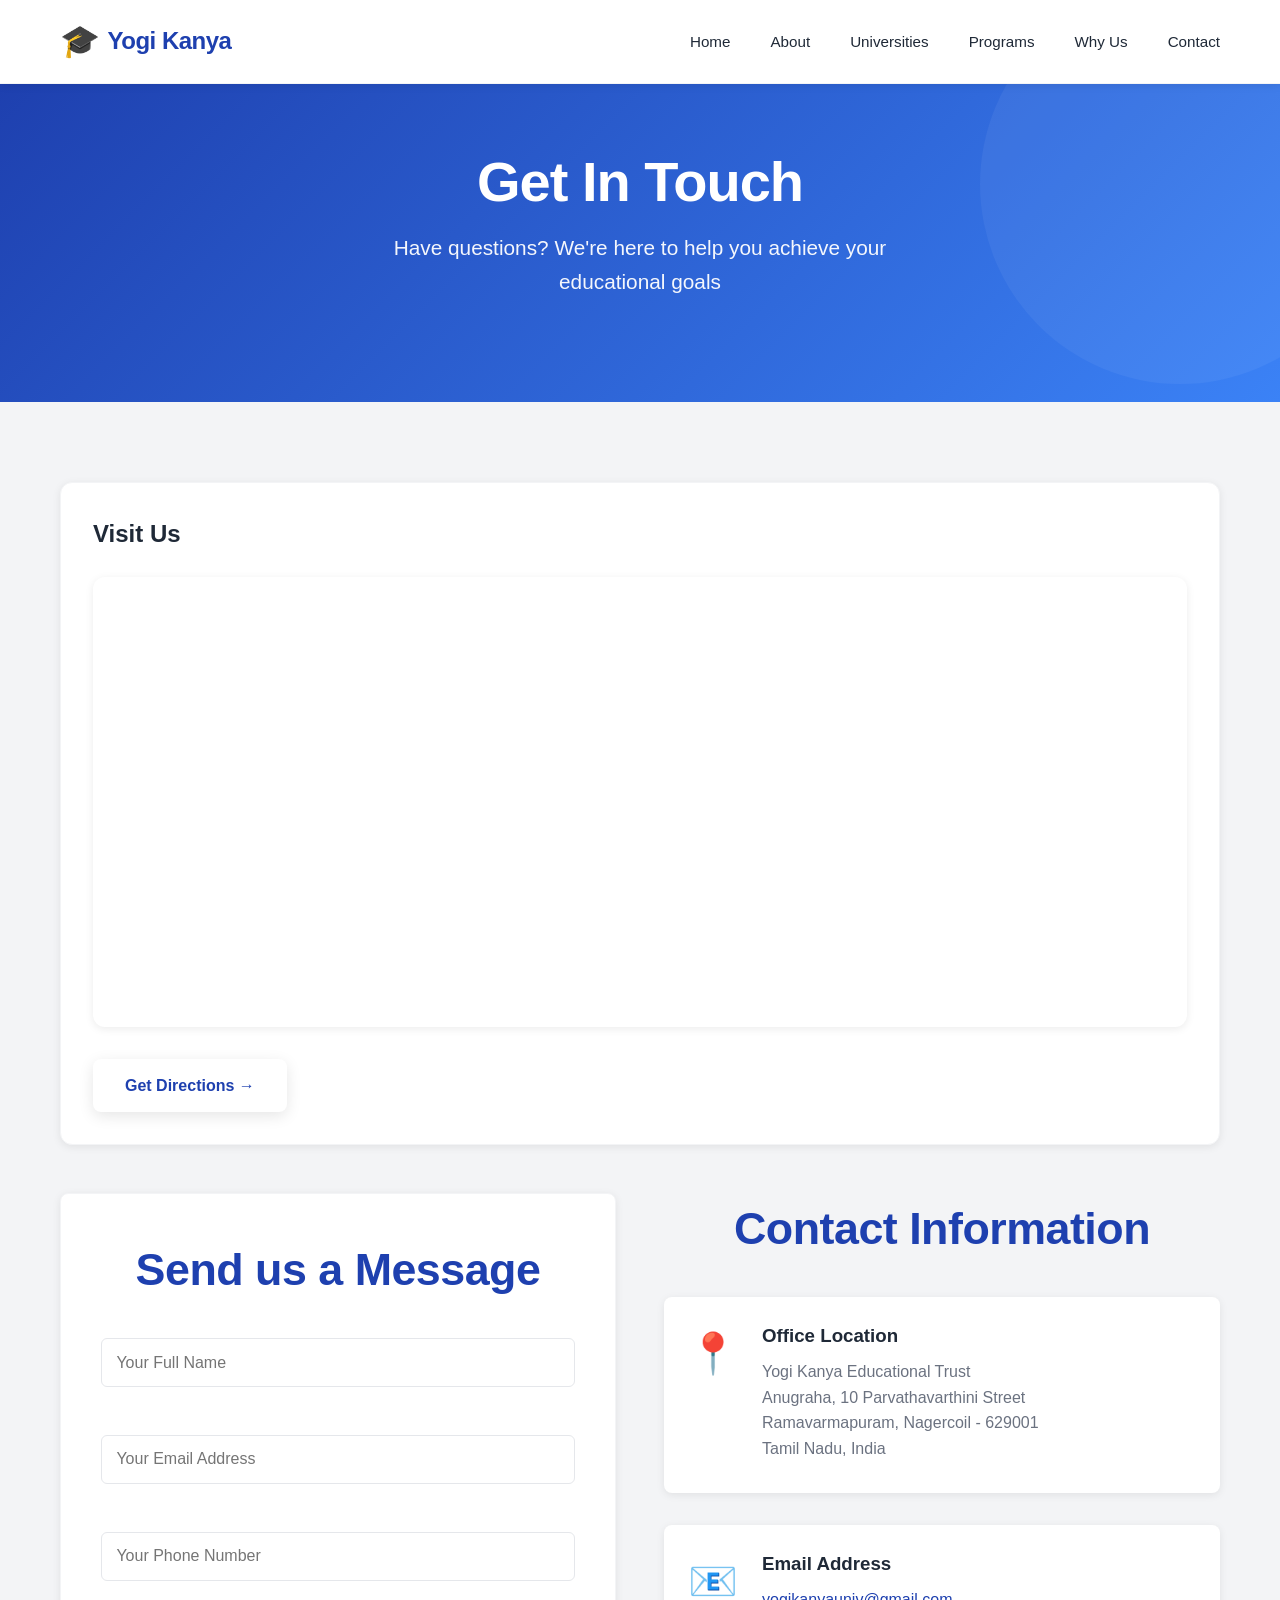
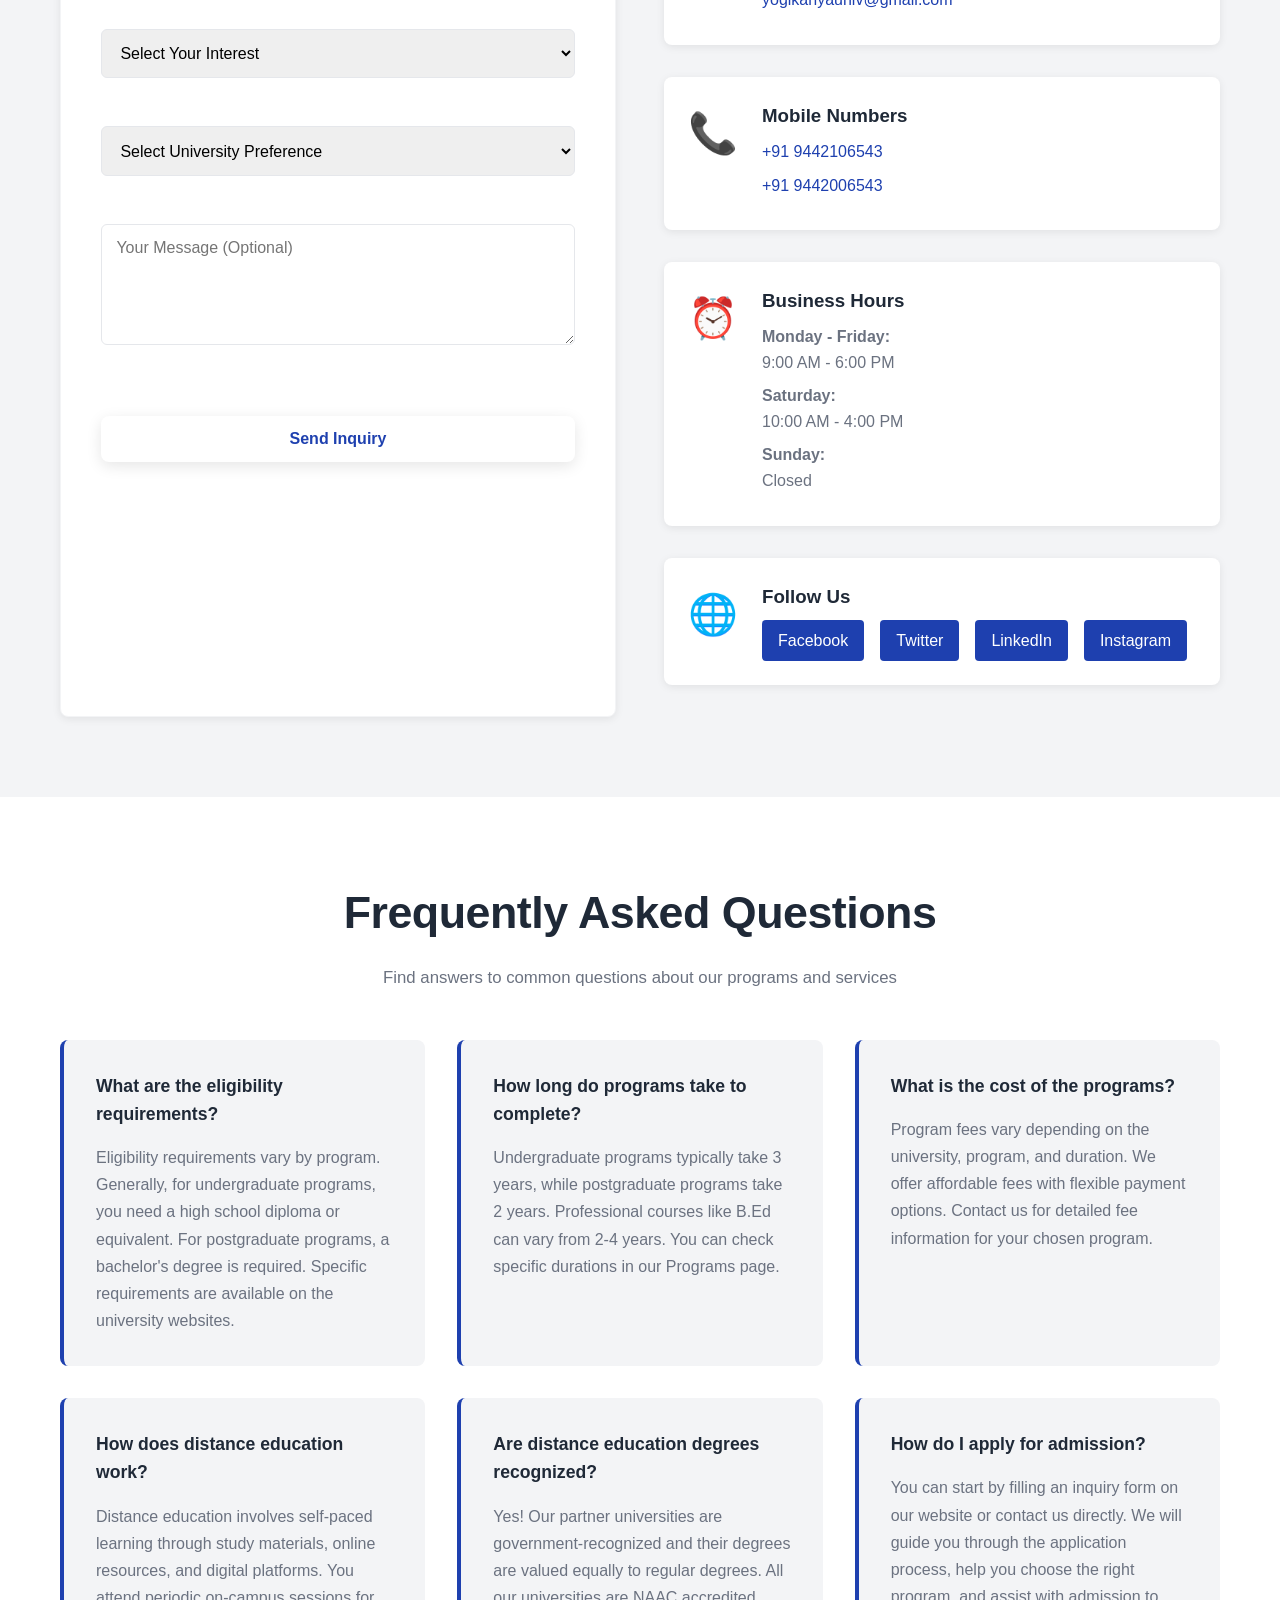
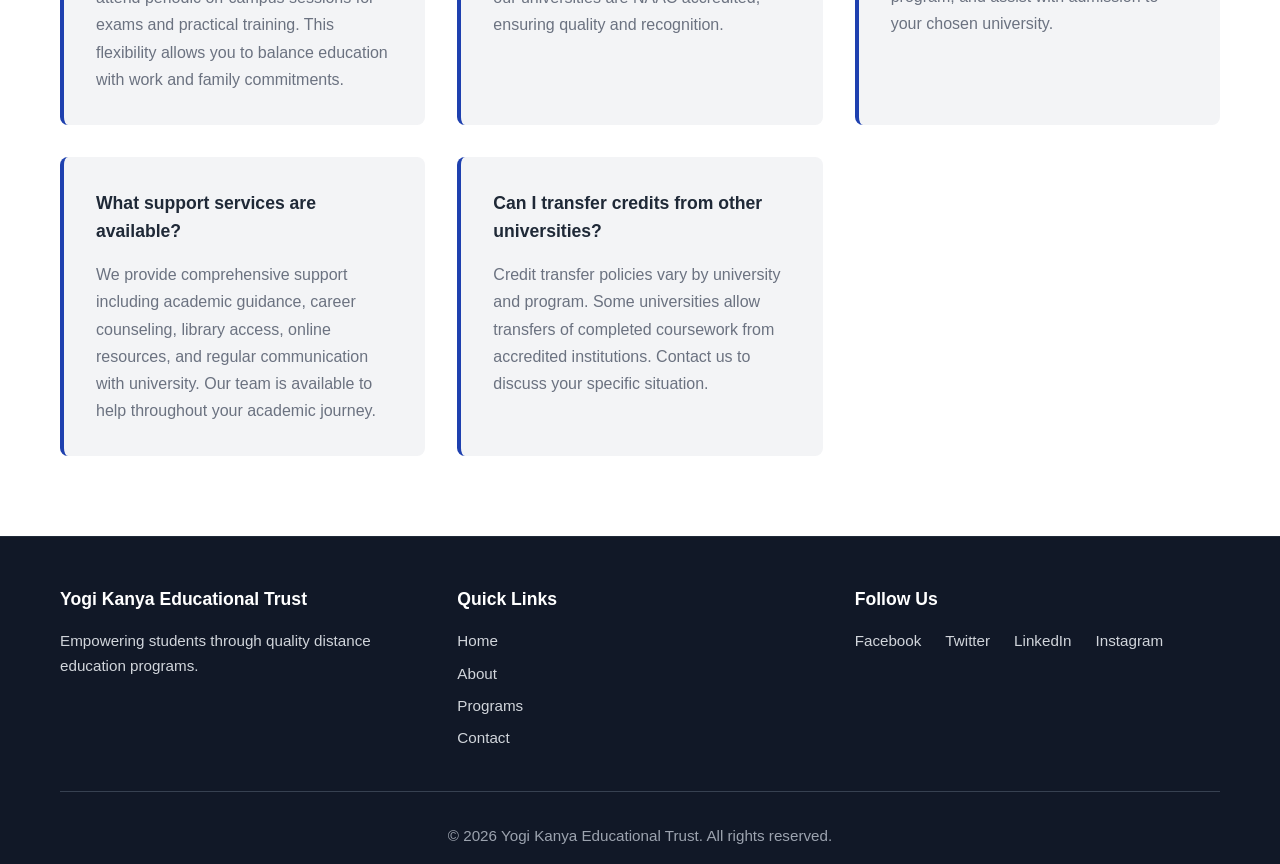
==== commit e64de449: "Update with complete office address and both phone numbers - Add full address: Anugraha, 10 Parvatha" ====
--- a/contact.html
+++ b/contact.html
@@ -97,8 +97,9 @@
                         <div>
                             <h3>Office Location</h3>
                             <p>Yogi Kanya Educational Trust<br>
-                            Nagercoil, Tamil Nadu<br>
-                            India - 629001</p>
+                            Anugraha, 10 Parvathavarthini Street<br>
+                            Ramavarmapuram, Nagercoil - 629001<br>
+                            Tamil Nadu, India</p>
                         </div>
                     </div>
 
@@ -113,8 +114,9 @@
                     <div class="info-block">
                         <div class="info-icon">📞</div>
                         <div>
-                            <h3>Mobile Number</h3>
+                            <h3>Mobile Numbers</h3>
                             <p><a href="tel:+919442106543">+91 9442106543</a></p>
+                            <p><a href="tel:+919442006543">+91 9442006543</a></p>
                         </div>
                     </div>
 
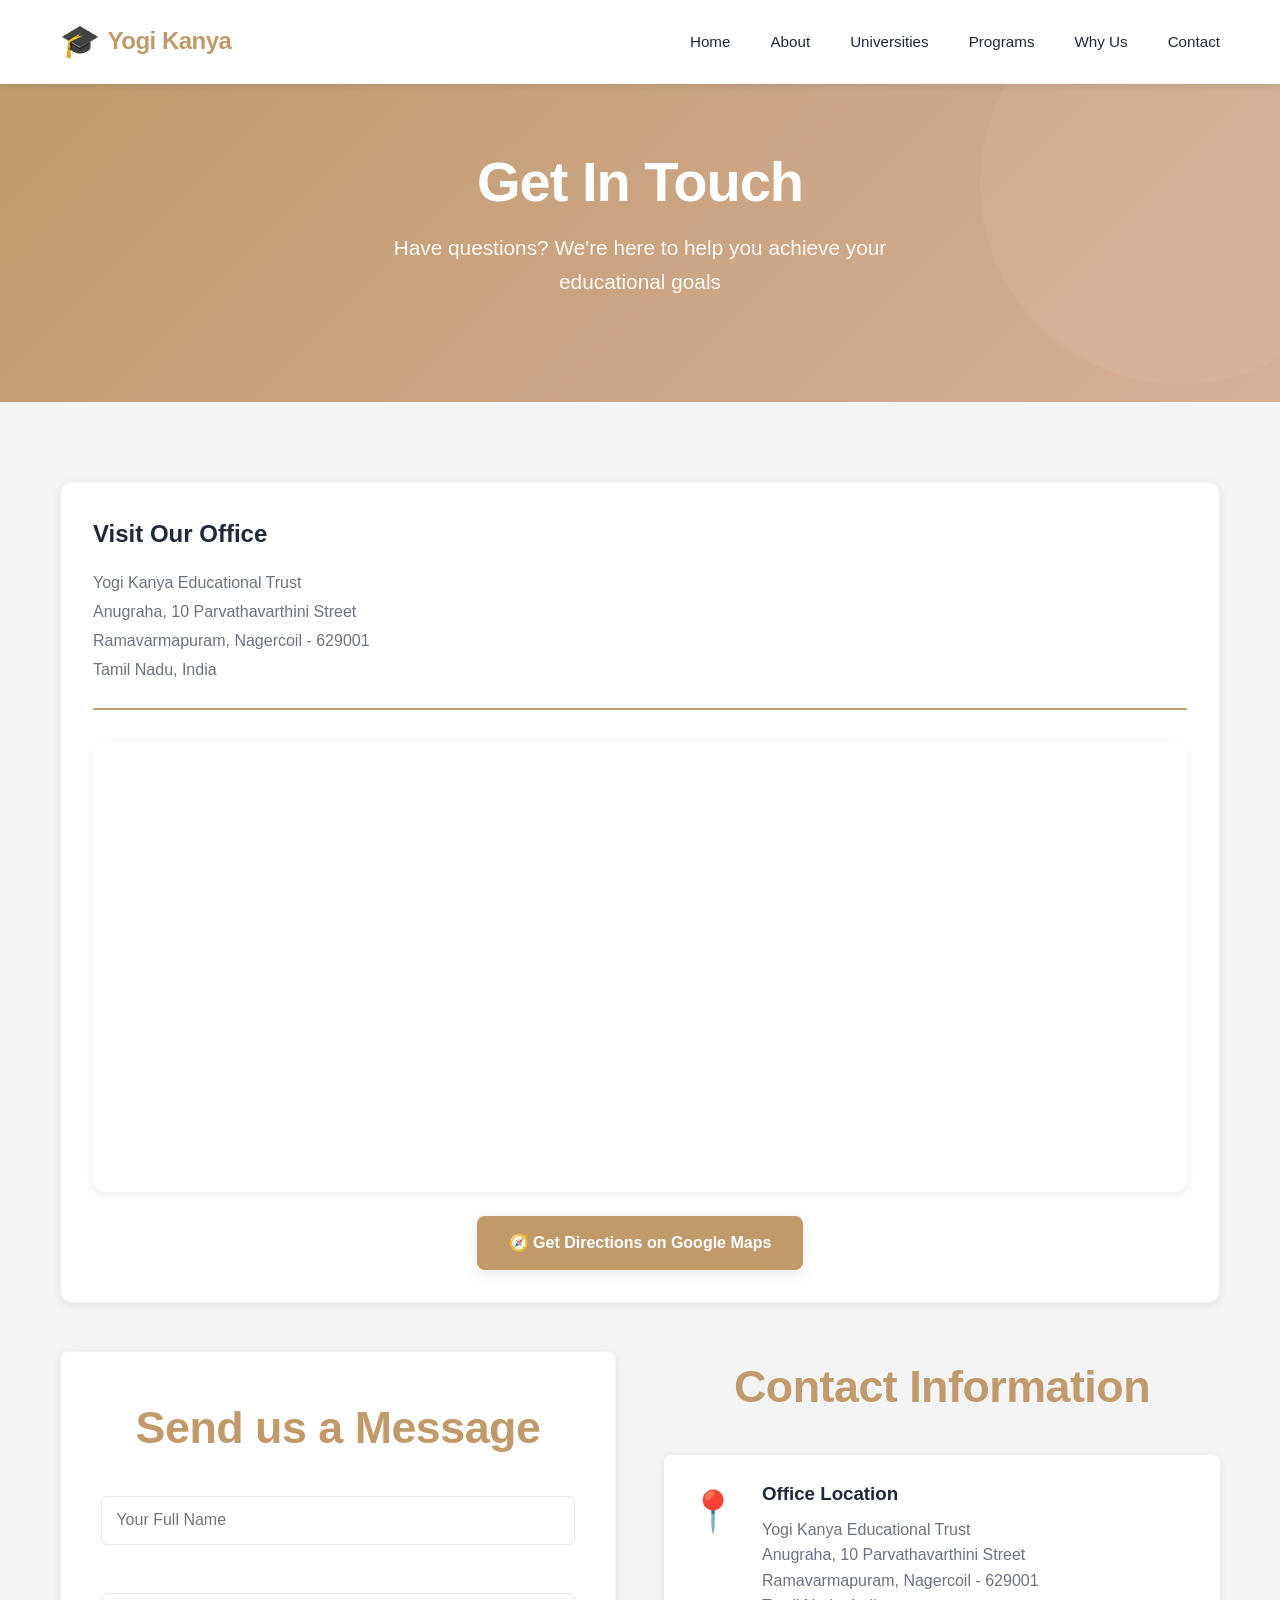
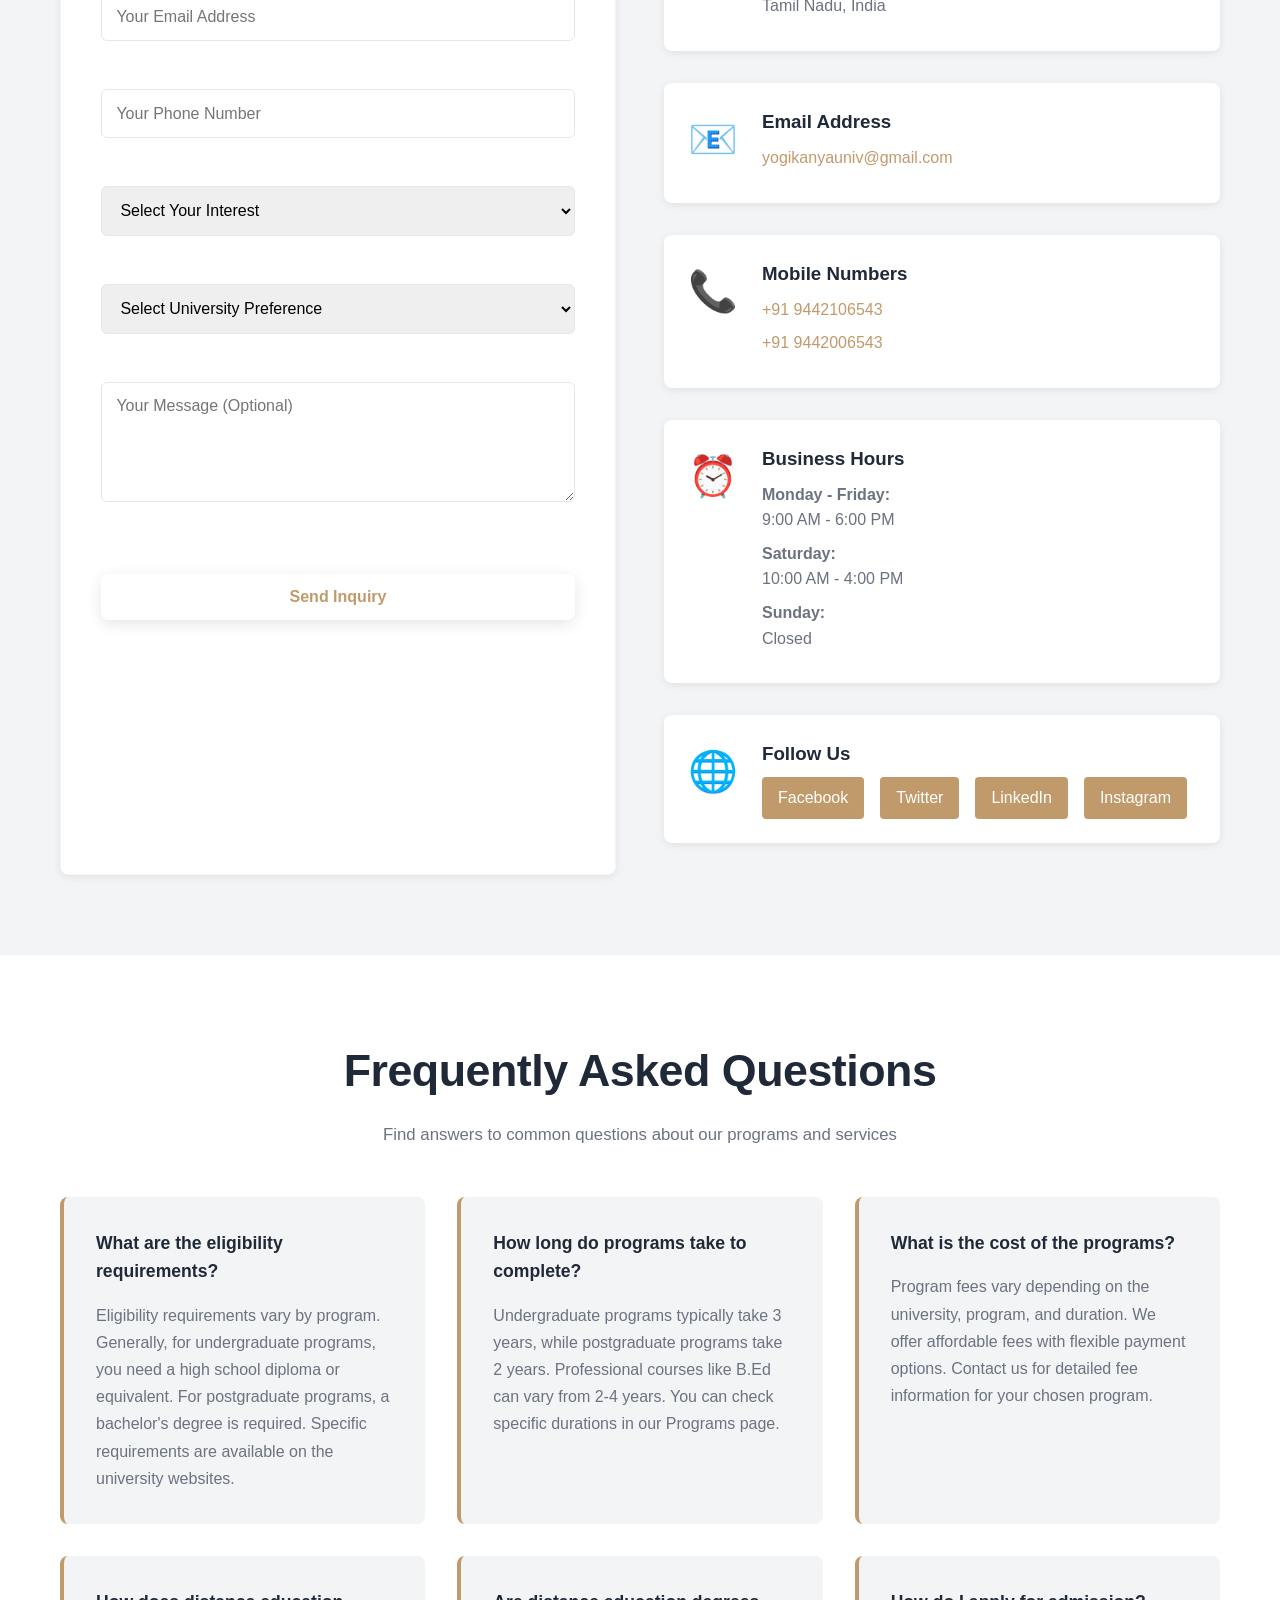
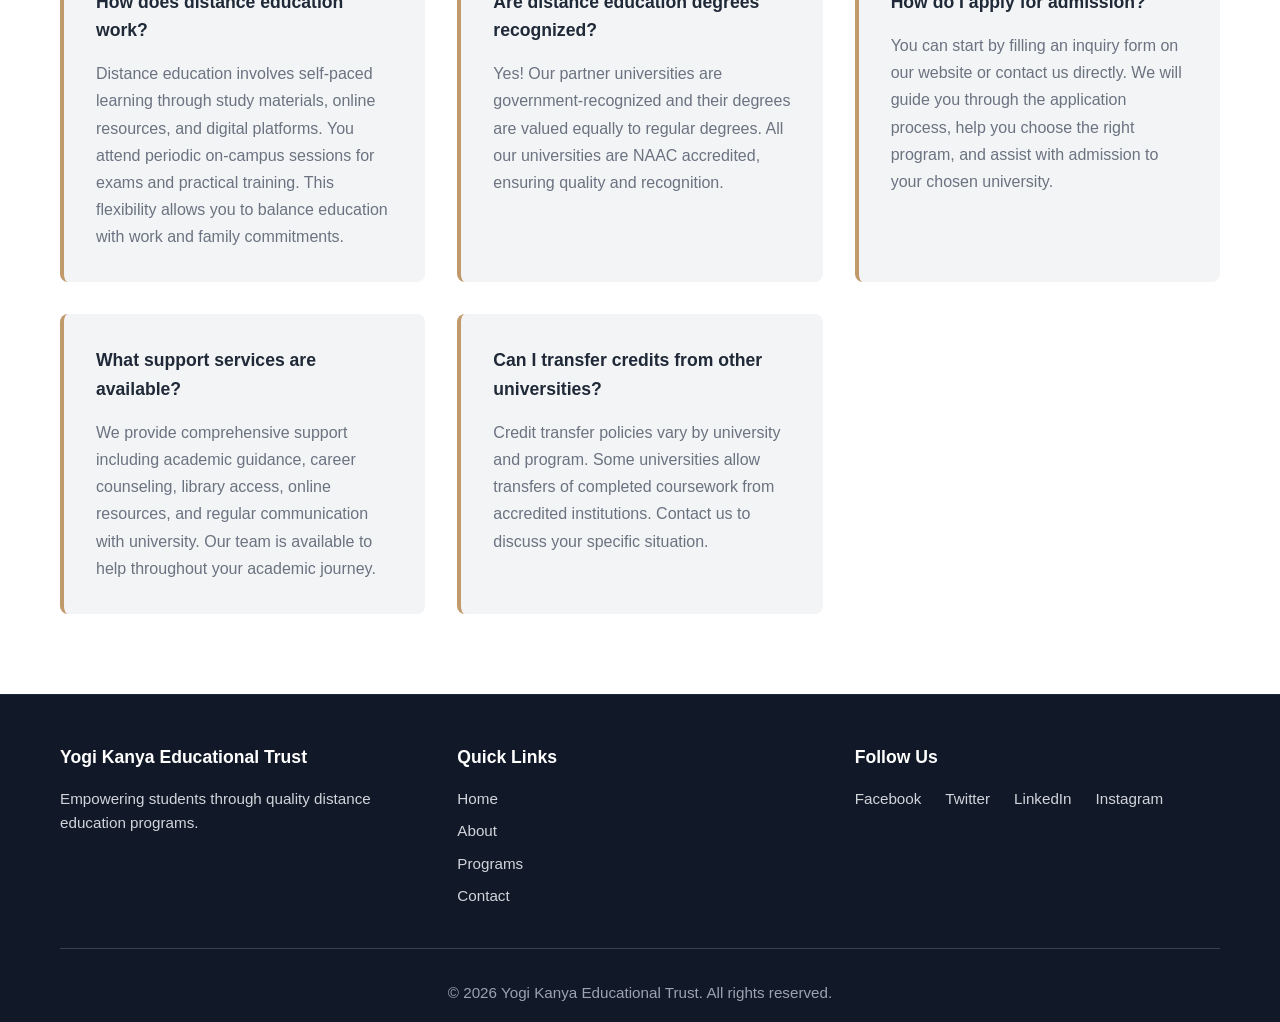
==== commit e306a812: "Fix map display and address visibility on contact page - Add full address above map for better visib" ====
--- a/contact.html
+++ b/contact.html
@@ -45,9 +45,17 @@
         <div class="container">
             <!-- Map Section -->
             <div class="map-section">
-                <h3>Visit Us</h3>
+                <div class="map-header">
+                    <h3>Visit Our Office</h3>
+                    <p>Yogi Kanya Educational Trust<br>
+                    Anugraha, 10 Parvathavarthini Street<br>
+                    Ramavarmapuram, Nagercoil - 629001<br>
+                    Tamil Nadu, India</p>
+                </div>
                 <iframe src="https://www.google.com/maps/embed?pb=!1m18!1m12!1m3!1d3944.3088370250316!2d77.53844!3d8.19046!2m3!1f0!2f0!3f0!3m2!1i1024!2i768!4f13.1!3m3!1m2!1s0x3b04f9c3c3c3c3c3%3A0x0!2sYogi%20Kanya%20Educational%20Trust!5e0!3m2!1sen!2sin!4v1702000000000" width="100%" height="450" style="border:0; border-radius: 12px;" allowfullscreen="" loading="lazy" referrerpolicy="no-referrer-when-downgrade"></iframe>
-                <a href="https://maps.app.goo.gl/sZbMaWdYcaKsGbeJ6" target="_blank" class="btn btn-primary" style="margin-top: 1.5rem; display: inline-block;">Get Directions →</a>
+                <div style="margin-top: 1.5rem; text-align: center;">
+                    <a href="https://maps.app.goo.gl/sZbMaWdYcaKsGbeJ6" target="_blank" class="btn btn-primary">🧭 Get Directions on Google Maps</a>
+                </div>
             </div>
 
             <div class="contact-grid">
--- a/style.css
+++ b/style.css
@@ -5,15 +5,15 @@
 }
 
 :root {
-    --primary: #1e40af;
-    --primary-light: #3b82f6;
-    --primary-dark: #1e3a8a;
+    --primary: #C19A6B;
+    --primary-light: #D4AF99;
+    --primary-dark: #8B7355;
     --secondary: #059669;
     --accent: #f59e0b;
     --dark: #1f2937;
     --dark-bg: #111827;
     --light: #f3f4f6;
-    --lighter: #f9fafb;
+    --lighter: #FAF6F1;
     --gray: #6b7280;
     --gray-light: #9ca3af;
     --white: #ffffff;
@@ -739,15 +739,46 @@
     border: 1px solid var(--light);
 }
 
+.map-header {
+    margin-bottom: 2rem;
+    padding-bottom: 1.5rem;
+    border-bottom: 2px solid var(--primary);
+}
+
 .map-section h3 {
     font-size: 1.5rem;
     color: var(--dark);
-    margin-bottom: 1.5rem;
-    font-weight: 700;
+    margin-bottom: 1rem;
+    font-weight: 700;
+}
+
+.map-header p {
+    color: var(--gray);
+    font-size: 1rem;
+    line-height: 1.8;
+    word-wrap: break-word;
 }
 
 .map-section iframe {
     box-shadow: var(--shadow);
+    display: block;
+    width: 100%;
+}
+
+.map-section a {
+    background-color: var(--primary) !important;
+    color: var(--white) !important;
+    text-decoration: none;
+    padding: 0.875rem 2rem !important;
+    border-radius: 8px;
+    font-weight: 600;
+    transition: var(--transition);
+}
+
+.map-section a:hover {
+    background-color: var(--primary-dark) !important;
+    transform: translateY(-3px);
+    box-shadow: var(--shadow-lg);
 }
 
 /* Contact Section */
@@ -1071,6 +1102,18 @@
         padding: 1.2rem;
     }
 
+    .map-section {
+        padding: 1.5rem;
+    }
+
+    .map-section h3 {
+        font-size: 1.3rem;
+    }
+
+    .map-header p {
+        font-size: 0.9rem;
+    }
+
     .about, .universities, .programs, .consulting, .announcements, .why-choose, .contact {
         padding: 2rem 0;
     }
